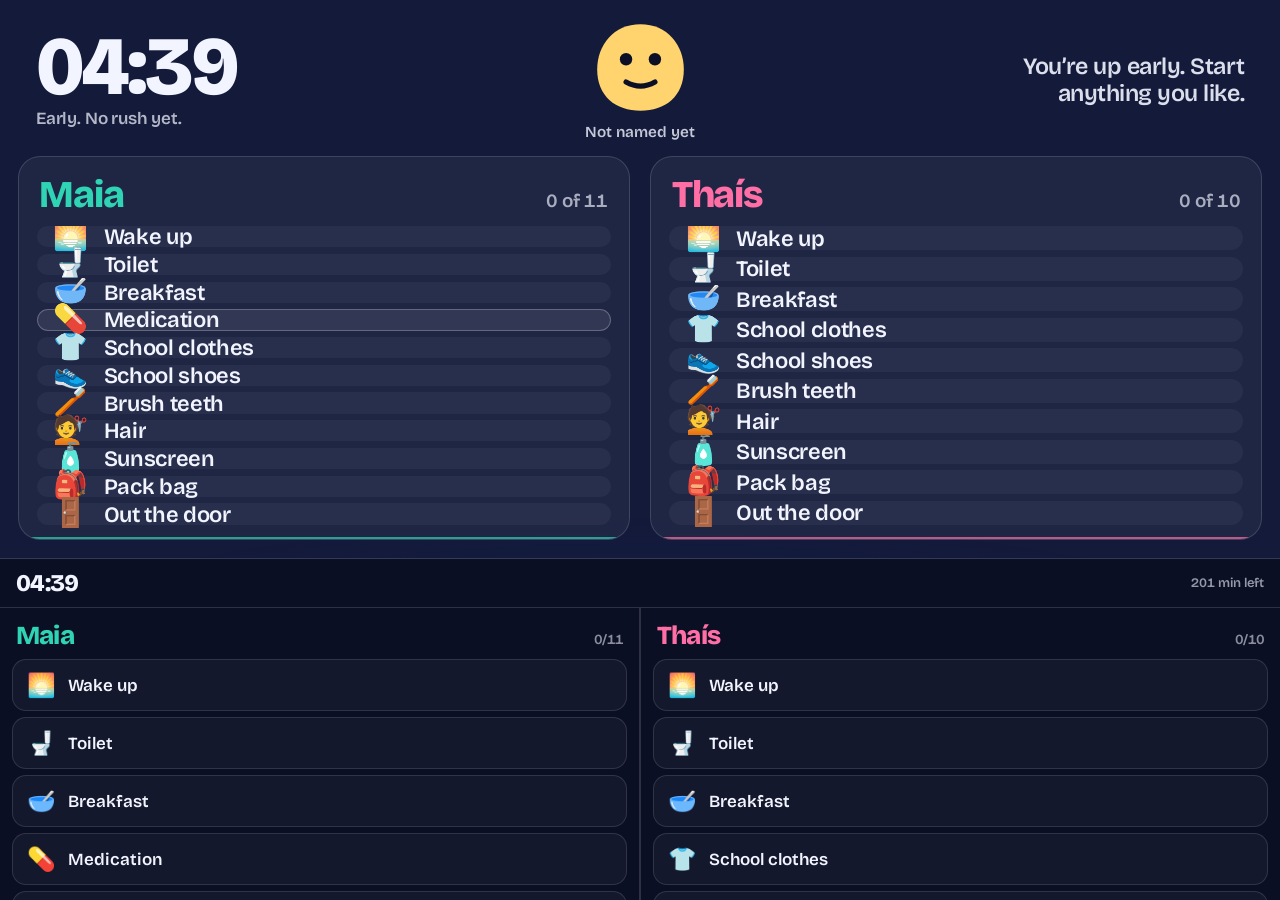
==== index.html @ 6d9710e9 "Add files via upload" ====
<!DOCTYPE html>
<html lang="en-AU">
<head>
<meta charset="utf-8">
<meta name="viewport" content="width=device-width, initial-scale=1, viewport-fit=cover">
<title>School Moanings</title>
<link rel="preconnect" href="https://fonts.googleapis.com">
<link rel="preconnect" href="https://fonts.gstatic.com" crossorigin>
<link href="https://fonts.googleapis.com/css2?family=Bricolage+Grotesque:opsz,wght@12..96,400;12..96,600;12..96,800&display=swap" rel="stylesheet">
<style>
:root{
  --maia:#2FD4B4;
  --thais:#FF6FA5;
  --ink:#0C1026;
  --paper:#F2F4FF;
  --sky-a:#131A3A;
  --sky-b:#1E2A5E;
  --lane:rgba(255,255,255,.055);
  --edge:rgba(255,255,255,.14);
  --r:22px;
}
*{box-sizing:border-box;margin:0;padding:0;-webkit-tap-highlight-color:transparent}
html,body{height:100%}
body{
  font-family:"Bricolage Grotesque",system-ui,-apple-system,"Segoe UI",sans-serif;
  background:var(--sky-a);
  color:var(--paper);
  overflow:hidden;
  transition:background 3s linear;
  font-variant-numeric:tabular-nums;
}
body::before{
  content:"";position:fixed;inset:0;pointer-events:none;z-index:0;
  background:radial-gradient(120% 70% at 50% 108%, var(--sky-b) 0%, transparent 72%);
  transition:background 3s linear;
}
#app{position:relative;z-index:1;height:100%;display:flex;flex-direction:column}

/* ---------- BOARD ---------- */
.board{height:100%;display:flex;flex-direction:column;padding:clamp(14px,2vh,30px)}
.horizon{
  display:grid;grid-template-columns:1fr auto 1fr;align-items:center;
  gap:clamp(10px,2vw,32px);padding:0 clamp(6px,1.4vw,22px) clamp(10px,1.6vh,20px);
}
.clock{
  font-size:clamp(46px,9.2vh,104px);font-weight:800;letter-spacing:-.04em;line-height:.86;
}
.until{
  font-size:clamp(13px,1.9vh,22px);font-weight:600;opacity:.72;margin-top:.35em;letter-spacing:-.01em;
}
.mascot-seat{display:flex;flex-direction:column;align-items:center;gap:6px}
.mascot{width:clamp(64px,11vh,128px);height:clamp(64px,11vh,128px);display:block}
.mascot-name{
  font-size:clamp(12px,1.7vh,19px);font-weight:600;opacity:.8;text-align:center;
  max-width:22ch;line-height:1.2;
}
.phaseword{
  text-align:right;font-size:clamp(15px,2.6vh,32px);font-weight:600;line-height:1.15;
  letter-spacing:-.02em;opacity:.9;max-width:16ch;margin-left:auto;
}

.lanes{flex:1;display:grid;grid-template-columns:1fr 1fr;gap:clamp(10px,1.6vw,22px);min-height:0}
.lane{
  position:relative;border-radius:var(--r);background:var(--lane);
  border:1px solid var(--edge);overflow:hidden;display:flex;flex-direction:column;min-height:0;
}
.fill{
  position:absolute;left:0;right:0;bottom:0;height:0%;
  transition:height .7s cubic-bezier(.22,1,.36,1);
  background:linear-gradient(180deg,color-mix(in srgb,var(--kid) 34%,transparent) 0%,color-mix(in srgb,var(--kid) 16%,transparent) 100%);
  border-top:2px solid color-mix(in srgb,var(--kid) 70%,transparent);
}
.lane-head{
  position:relative;z-index:2;display:flex;align-items:baseline;justify-content:space-between;
  gap:10px;padding:clamp(10px,1.7vh,20px) clamp(12px,1.6vw,24px) clamp(6px,1vh,12px);
}
.kid-name{font-size:clamp(22px,4.2vh,50px);font-weight:800;letter-spacing:-.03em;color:var(--kid)}
.tally{font-size:clamp(14px,2.1vh,26px);font-weight:600;opacity:.66}
.tasks{
  position:relative;z-index:2;flex:1;min-height:0;overflow:hidden;
  display:flex;flex-direction:column;gap:clamp(4px,.72vh,9px);
  padding:0 clamp(10px,1.4vw,20px) clamp(10px,1.6vh,20px);
}
.task{
  flex:1 1 0;min-height:0;display:flex;align-items:center;gap:clamp(8px,1.2vw,16px);
  padding:0 clamp(10px,1.2vw,18px);border-radius:14px;
  background:rgba(255,255,255,.045);border:1px solid transparent;
  transition:background .25s,opacity .25s,border-color .25s;
}
.task .ico{font-size:clamp(18px,3.1vh,34px);line-height:1;flex:none;filter:saturate(.92)}
.task .lbl{
  font-size:clamp(14px,2.45vh,30px);font-weight:600;letter-spacing:-.015em;
  white-space:nowrap;overflow:hidden;text-overflow:ellipsis;
}
.task.done{background:color-mix(in srgb,var(--kid) 20%,transparent);border-color:color-mix(in srgb,var(--kid) 45%,transparent)}
.task.done .lbl{opacity:.5;text-decoration:line-through;text-decoration-thickness:2px}
.task.done .ico{opacity:.55}
.task.med{border-color:rgba(255,255,255,.24);background:rgba(255,255,255,.085)}
.task.med.due{animation:pulse 1.6s ease-in-out infinite}
.task.med.done{animation:none}
@keyframes pulse{0%,100%{box-shadow:0 0 0 0 rgba(255,255,255,.28)}50%{box-shadow:0 0 0 7px rgba(255,255,255,0)}}

/* ---------- CONTROL ---------- */
.control{height:100%;display:flex;flex-direction:column;background:#0B0F24}
.ctl-bar{
  display:flex;align-items:center;justify-content:space-between;gap:12px;
  padding:10px 16px;border-bottom:1px solid var(--edge);
}
.ctl-clock{font-size:24px;font-weight:800;letter-spacing:-.03em}
.ctl-note{font-size:13px;opacity:.6;font-weight:600}
.zones{flex:1;display:grid;grid-template-columns:1fr 1fr;gap:2px;background:var(--edge);min-height:0}
.zone{background:#0B0F24;display:flex;flex-direction:column;min-height:0}
.zone-head{
  padding:12px 16px 8px;font-size:26px;font-weight:800;color:var(--kid);letter-spacing:-.03em;
  display:flex;justify-content:space-between;align-items:baseline;
}
.zone-head span{font-size:14px;font-weight:600;color:var(--paper);opacity:.55}
.btns{flex:1;min-height:0;overflow-y:auto;display:flex;flex-direction:column;gap:6px;padding:0 12px 14px}
.btn{
  flex:1 0 auto;min-height:52px;display:flex;align-items:center;gap:12px;
  padding:8px 14px;border-radius:14px;border:1.5px solid rgba(255,255,255,.12);
  background:rgba(255,255,255,.04);color:var(--paper);font:inherit;font-size:17px;font-weight:600;
  text-align:left;cursor:pointer;transition:transform .12s,background .2s,border-color .2s;
}
.btn:active{transform:scale(.975)}
.btn .ico{font-size:23px;flex:none}
.btn.done{background:color-mix(in srgb,var(--kid) 26%,transparent);border-color:var(--kid)}
.btn.done .lbl{opacity:.55;text-decoration:line-through}
.btn:focus-visible{outline:3px solid var(--paper);outline-offset:2px}

/* ---------- OVERLAYS ---------- */
.veil{
  position:fixed;inset:0;z-index:50;display:none;place-items:center;text-align:center;
  padding:28px;background:rgba(8,11,30,.93);backdrop-filter:blur(7px);
}
.veil.on{display:grid}
.veil h1{font-size:clamp(40px,11vh,130px);font-weight:800;letter-spacing:-.045em;line-height:.92}
.veil p{font-size:clamp(16px,2.8vh,32px);font-weight:600;opacity:.8;margin-top:.5em;max-width:24ch;margin-inline:auto}

/* dance */
#dance .dance-in{display:flex;flex-direction:column;align-items:center;gap:clamp(10px,2vh,24px)}
.ring{width:clamp(130px,26vh,260px);height:clamp(130px,26vh,260px);transform:rotate(-90deg)}
.ring circle{fill:none;stroke-width:12;stroke-linecap:round}
.ring .track{stroke:rgba(255,255,255,.12)}
.ring .lead{stroke:var(--kid);transition:stroke-dashoffset 1s linear}
.ring-wrap{position:relative;display:grid;place-items:center}
.ring-num{
  position:absolute;font-size:clamp(34px,7vh,74px);font-weight:800;letter-spacing:-.04em;
}
.audio-note{font-size:clamp(12px,1.7vh,17px);opacity:.45;font-weight:600}

/* out the door */
#out{background:#B3241C}
#out.on{display:grid}
.boom{font-size:clamp(70px,20vh,220px);line-height:1;animation:boom .5s ease-out}
@keyframes boom{0%{transform:scale(.2) rotate(-14deg);opacity:0}60%{transform:scale(1.22) rotate(6deg)}100%{transform:scale(1)}}
.carry{
  margin-top:1.1em;display:flex;flex-wrap:wrap;gap:8px;justify-content:center;max-width:30ch;
}
.carry b{
  font-size:clamp(13px,2vh,21px);font-weight:600;background:rgba(255,255,255,.16);
  padding:.32em .7em;border-radius:999px;
}

/* celebration */
#win{background:rgba(8,11,30,.95)}
.name-in{
  margin-top:1.2em;font:inherit;font-size:clamp(18px,3vh,30px);font-weight:600;text-align:center;
  background:rgba(255,255,255,.1);border:2px solid rgba(255,255,255,.3);color:var(--paper);
  border-radius:14px;padding:.5em .8em;width:min(90vw,16ch);
}
.name-in:focus{outline:none;border-color:var(--maia)}
.name-btn{
  margin-top:.8em;font:inherit;font-size:clamp(15px,2.2vh,22px);font-weight:600;cursor:pointer;
  background:var(--paper);color:var(--ink);border:0;border-radius:999px;padding:.6em 1.5em;
}

/* parent edit */
#edit{background:rgba(8,11,30,.97);place-items:start center;overflow-y:auto}
.panel{width:min(680px,94vw);text-align:left;padding:22px 0 60px}
.panel h2{font-size:26px;font-weight:800;letter-spacing:-.03em;margin-bottom:4px}
.panel .sub{font-size:14px;opacity:.6;font-weight:600;margin-bottom:20px}
.row{display:flex;gap:10px;align-items:center;margin-bottom:9px}
.row label{font-size:14px;font-weight:600;opacity:.75;width:104px;flex:none}
.panel input[type=text],.panel input[type=time],.panel textarea{
  flex:1;font:inherit;font-size:15px;font-weight:600;background:rgba(255,255,255,.07);
  border:1.5px solid rgba(255,255,255,.16);color:var(--paper);border-radius:10px;padding:9px 12px;
}
.panel textarea{min-height:190px;line-height:1.55;resize:vertical;font-size:14px}
.hint{font-size:12.5px;opacity:.5;font-weight:600;margin:2px 0 16px;line-height:1.5}
.acts{display:flex;gap:10px;margin-top:18px;flex-wrap:wrap}
.acts button{
  font:inherit;font-size:15px;font-weight:600;cursor:pointer;border-radius:999px;
  padding:.65em 1.4em;border:1.5px solid rgba(255,255,255,.25);
  background:transparent;color:var(--paper);
}
.acts button.primary{background:var(--paper);color:var(--ink);border-color:var(--paper)}
#corner{position:fixed;left:0;top:0;width:74px;height:74px;z-index:60}

@media (prefers-reduced-motion:reduce){
  *{animation:none!important;transition:none!important}
}
@media (max-width:760px){
  .horizon{grid-template-columns:1fr auto;row-gap:6px}
  .phaseword{grid-column:1/-1;text-align:left;margin-left:0}
}
</style>
</head>
<body>
<div id="app"></div>
<div id="corner" aria-hidden="true"></div>

<div class="veil" id="dance">
  <div class="dance-in">
    <div class="ring-wrap">
      <svg class="ring" viewBox="0 0 120 120"><circle class="track" cx="60" cy="60" r="52"></circle><circle class="lead" cx="60" cy="60" r="52"></circle></svg>
      <div class="ring-num" id="danceNum">45</div>
    </div>
    <h1 id="danceWho">Dance</h1>
    <p id="danceLine">Shake it out. The next bit is easier after this.</p>
    <div class="audio-note">Music not loaded yet — put an mp3 in /audio and it plays here.</div>
  </div>
</div>

<div class="veil" id="out">
  <div>
    <div class="boom" id="boomFace">💥</div>
    <h1>Out the door</h1>
    <p id="outLine">Eight o'clock. Go now.</p>
    <div class="carry" id="carry"></div>
  </div>
</div>

<div class="veil" id="win">
  <div>
    <div class="boom">🌟</div>
    <h1>Both ready</h1>
    <p id="winLine">Ready with time to spare. You two did that yourselves.</p>
    <div id="nameBox">
      <p style="font-size:clamp(14px,2.2vh,20px);opacity:.7;margin-top:1.4em">You've unlocked naming the little guy.</p>
      <input class="name-in" id="nameIn" maxlength="18" placeholder="Name it" autocomplete="off">
      <br><button class="name-btn" id="nameGo">That's the name</button>
    </div>
  </div>
</div>

<div class="veil" id="edit">
  <div class="panel">
    <h2>Parent settings</h2>
    <div class="sub">Changes save on this device. Kids can't see this screen.</div>

    <div class="row"><label for="e-leave">Leave by</label><input type="time" id="e-leave"></div>
    <div class="row"><label for="e-start">Board wakes</label><input type="time" id="e-start"></div>
    <div class="row"><label for="e-k1">Left name</label><input type="text" id="e-k1"></div>
    <div class="row"><label for="e-k2">Right name</label><input type="text" id="e-k2"></div>

    <div class="row" style="align-items:flex-start"><label for="e-t1" style="margin-top:9px">Left tasks</label><textarea id="e-t1" spellcheck="false"></textarea></div>
    <div class="row" style="align-items:flex-start"><label for="e-t2" style="margin-top:9px">Right tasks</label><textarea id="e-t2" spellcheck="false"></textarea></div>
    <div class="hint">One task per line: emoji, then the words. Add <b>|dance</b> at the end of a line to put a dance break after it. Add <b>|med</b> to mark the medication step.</div>

    <div class="acts">
      <button class="primary" id="e-save">Save</button>
      <button id="e-clear">Clear today's ticks</button>
      <button id="e-reset">Reset to default</button>
      <button id="e-close">Close</button>
    </div>
  </div>
</div>

<script>
"use strict";

/* ============ DEFAULT CONFIG ============ */
const DEFAULT = {
  leave:"08:00",
  start:"07:00",
  danceSecs:45,
  kids:[
    {id:"maia", name:"Maia", colour:"#2FD4B4", tasks:[
      "🌅 Wake up","🚽 Toilet","🥣 Breakfast|dance","💊 Medication|med","👕 School clothes|dance",
      "👟 School shoes","🪥 Brush teeth","💇 Hair","🧴 Sunscreen","🎒 Pack bag","🚪 Out the door"
    ]},
    {id:"thais", name:"Thaís", colour:"#FF6FA5", tasks:[
      "🌅 Wake up","🚽 Toilet","🥣 Breakfast|dance","👕 School clothes|dance",
      "👟 School shoes","🪥 Brush teeth","💇 Hair","🧴 Sunscreen","🎒 Pack bag","🚪 Out the door"
    ]}
  ]
};

/* ============ STORAGE (degrades quietly) ============ */
const store = {
  get(k,f){ try{ const v=localStorage.getItem(k); return v?JSON.parse(v):f; }catch(e){ return f; } },
  set(k,v){ try{ localStorage.setItem(k,JSON.stringify(v)); }catch(e){} }
};

let cfg = Object.assign({}, DEFAULT, store.get("sm.cfg",{}));
if(!cfg.kids || cfg.kids.length!==2) cfg.kids = DEFAULT.kids;

function todayKey(){ const d=new Date(); return d.getFullYear()+"-"+String(d.getMonth()+1).padStart(2,"0")+"-"+String(d.getDate()).padStart(2,"0"); }

let day = store.get("sm.day",null);
if(!day || day.date!==todayKey()){
  day = { date:todayKey(), done:{}, mascot:null, danced:{}, won:false };
  cfg.kids.forEach(k=>{ day.done[k.id]=[]; day.danced[k.id]=[]; });
  store.set("sm.day",day);
}
cfg.kids.forEach(k=>{ if(!day.done[k.id]) day.done[k.id]=[]; if(!day.danced[k.id]) day.danced[k.id]=[]; });

/* ============ SYNC BETWEEN THE TWO WINDOWS ============ */
let chan=null;
try{ chan = new BroadcastChannel("school-moanings"); }catch(e){}
function broadcast(){ if(chan) chan.postMessage({day,cfg}); }
if(chan) chan.onmessage = e => {
  if(!e.data) return;
  day = e.data.day; cfg = e.data.cfg;
  render(); checkMoments();
};

/* ============ PARSING ============ */
function parse(line){
  const flags = line.split("|");
  const body = flags[0].trim();
  const m = body.match(/^(\p{Extended_Pictographic}[\uFE0F\u200D\p{Extended_Pictographic}]*)\s*(.*)$/u);
  return {
    ico: m? m[1] : "•",
    lbl: m? m[2] : body,
    raw: body,
    dance: flags.includes("dance"),
    med: flags.includes("med")
  };
}
function tasksFor(kid){ return kid.tasks.map(parse); }

/* ============ TIME ============ */
const qs = new URLSearchParams(location.search);
const fakeTime = qs.get("t");            // ?t=07:52 to preview a moment
const view = (qs.get("view")||"both").toLowerCase();

function now(){
  if(fakeTime && /^\d{1,2}:\d{2}$/.test(fakeTime)){
    const [h,m]=fakeTime.split(":").map(Number);
    const d=new Date(); d.setHours(h,m,0,0); return d;
  }
  return new Date();
}
function mins(str){ const [h,m]=str.split(":").map(Number); return h*60+m; }
function nowMins(){ const d=now(); return d.getHours()*60+d.getMinutes(); }
function hhmm(d){ return String(d.getHours()).padStart(2,"0")+":"+String(d.getMinutes()).padStart(2,"0"); }

/* Sky warms as the deadline closes in. The background is the clock. */
const KEYS = [
  {at:-90, c:[19,26,58],  g:[30,42,94],   word:"You\u2019re up early. Start anything you like."},
  {at:0,   c:[26,38,82],  g:[46,74,140],  word:"Morning. Start when you're ready."},
  {at:30,  c:[40,58,104], g:[92,104,168], word:"Good pace. Keep going."},
  {at:45,  c:[104,74,96], g:[186,118,88], word:"Fifteen minutes left."},
  {at:55,  c:[150,60,62], g:[218,104,58], word:"Five minutes. Shoes on."},
  {at:60,  c:[179,36,28], g:[224,70,40],  word:"Out the door."}
];
function lerp(a,b,t){ return Math.round(a+(b-a)*t); }
function sky(){
  const t = nowMins() - mins(cfg.start);
  let lo=KEYS[0], hi=KEYS[KEYS.length-1];
  for(let i=0;i<KEYS.length-1;i++){ if(t>=KEYS[i].at && t<=KEYS[i+1].at){ lo=KEYS[i]; hi=KEYS[i+1]; break; } }
  if(t<KEYS[0].at){ lo=hi=KEYS[0]; }
  if(t>KEYS[KEYS.length-1].at){ lo=hi=KEYS[KEYS.length-1]; }
  const span = hi.at-lo.at;
  const f = span? Math.min(1,Math.max(0,(t-lo.at)/span)) : 0;
  const mix=(a,b)=>`rgb(${lerp(a[0],b[0],f)},${lerp(a[1],b[1],f)},${lerp(a[2],b[2],f)})`;
  return { a:mix(lo.c,hi.c), b:mix(lo.g,hi.g), word:(f>.5?hi:lo).word };
}

/* ============ STATE HELPERS ============ */
function isDone(kid,i){ return day.done[kid.id].includes(i); }
function toggle(kid,i){
  const arr=day.done[kid.id], p=arr.indexOf(i);
  if(p>=0) arr.splice(p,1); else arr.push(i);
  store.set("sm.day",day); broadcast(); render(); checkMoments(i,kid);
}
function countDone(kid){ return day.done[kid.id].filter(i=>i<kid.tasks.length).length; }
function allDone(kid){ return countDone(kid)===kid.tasks.length; }
function undoneLabels(kid){
  return tasksFor(kid).map((t,i)=>({t,i})).filter(o=>!isDone(kid,o.i)).map(o=>o.t.lbl);
}

/* ============ MASCOT ============ */
function mascotSVG(mood){
  const eye = mood==="boom" ? `<path d="M22 30 l10 10 M32 30 l-10 10" stroke="#0C1026" stroke-width="5" stroke-linecap="round"/>
    <path d="M58 30 l10 10 M68 30 l-10 10" stroke="#0C1026" stroke-width="5" stroke-linecap="round"/>`
    : `<circle cx="34" cy="40" r="6" fill="#0C1026"/><circle cx="62" cy="40" r="6" fill="#0C1026"/>`;
  const mouth = mood==="boom" ? `<ellipse cx="48" cy="62" rx="13" ry="15" fill="#0C1026"/>`
    : mood==="happy" ? `<path d="M32 58 q16 18 32 0" stroke="#0C1026" stroke-width="5" fill="none" stroke-linecap="round"/>`
    : `<path d="M34 62 q14 8 28 0" stroke="#0C1026" stroke-width="5" fill="none" stroke-linecap="round"/>`;
  const body = mood==="boom" ? "#FF7A5C" : mood==="happy" ? "#FFD36E" : "#FFD36E";
  return `<svg class="mascot" viewBox="0 0 96 96" aria-hidden="true">
    <path d="M48 6 C74 6 90 26 90 50 C90 76 72 90 48 90 C24 90 6 76 6 50 C6 26 22 6 48 6Z" fill="${body}"/>
    ${eye}${mouth}</svg>`;
}

/* ============ RENDER ============ */
const app = document.getElementById("app");

function boardHTML(){
  const s = sky(); const d = now();
  const left = mins(cfg.leave) - nowMins();
  const early = nowMins() < mins(cfg.start);
  const until = early ? "Early. No rush yet."
              : left>0 ? `${left} min until we leave`
              : "We should already be gone";
  const mood = left<=0 ? "boom" : (cfg.kids.every(allDone) ? "happy" : "calm");
  return `<div class="board">
    <div class="horizon">
      <div>
        <div class="clock">${hhmm(d)}</div>
        <div class="until">${until}</div>
      </div>
      <div class="mascot-seat">
        ${mascotSVG(mood)}
        <div class="mascot-name">${day.mascot? day.mascot : "Not named yet"}</div>
      </div>
      <div class="phaseword">${s.word}</div>
    </div>
    <div class="lanes">${cfg.kids.map(laneHTML).join("")}</div>
  </div>`;
}

function laneHTML(kid){
  const ts = tasksFor(kid);
  const pct = Math.round(countDone(kid)/ts.length*100);
  const medDue = nowMins()>=450 && nowMins()<mins(cfg.leave);
  return `<div class="lane" style="--kid:${kid.colour}">
    <div class="fill" style="height:${pct}%"></div>
    <div class="lane-head">
      <div class="kid-name">${kid.name}</div>
      <div class="tally">${countDone(kid)} of ${ts.length}</div>
    </div>
    <div class="tasks">
      ${ts.map((t,i)=>`<div class="task${isDone(kid,i)?" done":""}${t.med?" med":""}${t.med&&medDue&&!isDone(kid,i)?" due":""}">
        <div class="ico">${t.ico}</div><div class="lbl">${t.lbl}</div></div>`).join("")}
    </div>
  </div>`;
}

function controlHTML(){
  const left = mins(cfg.leave) - nowMins();
  return `<div class="control">
    <div class="ctl-bar">
      <div class="ctl-clock">${hhmm(now())}</div>
      <div class="ctl-note">${left>0? left+" min left":"Time's up"}</div>
    </div>
    <div class="zones">
      ${cfg.kids.map(kid=>{
        const ts=tasksFor(kid);
        return `<div class="zone" style="--kid:${kid.colour}">
          <div class="zone-head">${kid.name}<span>${countDone(kid)}/${ts.length}</span></div>
          <div class="btns">
            ${ts.map((t,i)=>`<button class="btn${isDone(kid,i)?" done":""}" data-kid="${kid.id}" data-i="${i}">
              <span class="ico">${t.ico}</span><span class="lbl">${t.lbl}</span></button>`).join("")}
          </div>
        </div>`;
      }).join("")}
    </div>
  </div>`;
}

function render(){
  const s=sky();
  document.body.style.background=s.a;
  document.documentElement.style.setProperty("--sky-a",s.a);
  document.documentElement.style.setProperty("--sky-b",s.b);
  if(view==="board") app.innerHTML = boardHTML();
  else if(view==="control") app.innerHTML = controlHTML();
  else app.innerHTML = `<div style="height:62%">${boardHTML()}</div><div style="height:38%;border-top:1px solid var(--edge)">${controlHTML()}</div>`;
  app.querySelectorAll(".btn").forEach(b=>{
    b.addEventListener("click",()=>{
      const kid = cfg.kids.find(k=>k.id===b.dataset.kid);
      toggle(kid, Number(b.dataset.i));
    });
  });
}

/* ============ MOMENTS: dance, out the door, celebration ============ */
const veilDance=document.getElementById("dance"), veilOut=document.getElementById("out"), veilWin=document.getElementById("win");
let danceTimer=null;
let winDismissed=false;

function runDance(kid){
  if(view==="control") return;                 // dance shows on the TV, not the gamepad
  const total=cfg.danceSecs;
  document.getElementById("danceWho").textContent = kid.name+", dance";
  veilDance.style.setProperty("--kid",kid.colour);
  const lead=veilDance.querySelector(".lead"), num=document.getElementById("danceNum");
  const C=2*Math.PI*52; lead.style.strokeDasharray=C;
  let n=total;
  const tick=()=>{
    num.textContent=n;
    lead.style.strokeDashoffset=C*(1-n/total);
    if(n<=0){ clearInterval(danceTimer); veilDance.classList.remove("on"); return; }
    n--;
  };
  veilDance.classList.add("on"); tick();
  clearInterval(danceTimer); danceTimer=setInterval(tick,1000);
  veilDance.onclick=()=>{ clearInterval(danceTimer); veilDance.classList.remove("on"); };
}

function checkMoments(justToggled,kid){
  // dance break, once per task per day, only when ticking on
  if(kid!=null && justToggled!=null && isDone(kid,justToggled)){
    const t=tasksFor(kid)[justToggled];
    if(t && t.dance && !day.danced[kid.id].includes(justToggled)){
      day.danced[kid.id].push(justToggled); store.set("sm.day",day); broadcast();
      runDance(kid);
    }
  }
  const late = nowMins()>=mins(cfg.leave);
  const everyoneReady = cfg.kids.every(allDone);

  if(everyoneReady && !late){
    if(!day.won){ day.won=true; store.set("sm.day",day); broadcast(); }
    if(view!=="control" && !winDismissed){
      document.getElementById("winLine").textContent =
        `Ready at ${hhmm(now())}. You two did that yourselves.`;
      document.getElementById("nameBox").style.display = day.mascot? "none":"block";
      veilWin.classList.add("on");
    }
    veilOut.classList.remove("on");
    return;
  }
  veilWin.classList.remove("on");
  winDismissed=false;

  if(late && !everyoneReady && view!=="control"){
    const bits=[];
    cfg.kids.forEach(k=>undoneLabels(k).forEach(l=>{ if(!bits.includes(l)) bits.push(l); }));
    document.getElementById("carry").innerHTML = bits.slice(0,6).map(b=>`<b>${b}</b>`).join("");
    document.getElementById("outLine").textContent = "Bring what's left with you. Go.";
    veilOut.classList.add("on");
  } else {
    veilOut.classList.remove("on");
  }
}

document.getElementById("nameGo").addEventListener("click",()=>{
  const v=document.getElementById("nameIn").value.trim();
  if(!v) return;
  day.mascot=v; store.set("sm.day",day); broadcast();
  document.getElementById("nameBox").style.display="none";
  render();
});
veilWin.addEventListener("click",e=>{
  if(e.target===veilWin){ winDismissed=true; veilWin.classList.remove("on"); }
});

/* ============ PARENT EDIT: long-press top-left 3s ============ */
const corner=document.getElementById("corner"), veilEdit=document.getElementById("edit");
let holdT=null;
const hold=()=>{ holdT=setTimeout(openEdit,3000); };
const drop=()=>{ clearTimeout(holdT); };
["mousedown","touchstart"].forEach(e=>corner.addEventListener(e,hold,{passive:true}));
["mouseup","mouseleave","touchend","touchcancel"].forEach(e=>corner.addEventListener(e,drop,{passive:true}));

function openEdit(){
  document.getElementById("e-leave").value=cfg.leave;
  document.getElementById("e-start").value=cfg.start;
  document.getElementById("e-k1").value=cfg.kids[0].name;
  document.getElementById("e-k2").value=cfg.kids[1].name;
  document.getElementById("e-t1").value=cfg.kids[0].tasks.join("\n");
  document.getElementById("e-t2").value=cfg.kids[1].tasks.join("\n");
  veilEdit.classList.add("on");
}
document.getElementById("e-close").onclick=()=>veilEdit.classList.remove("on");
document.getElementById("e-save").onclick=()=>{
  cfg.leave=document.getElementById("e-leave").value||cfg.leave;
  cfg.start=document.getElementById("e-start").value||cfg.start;
  cfg.kids[0].name=document.getElementById("e-k1").value.trim()||cfg.kids[0].name;
  cfg.kids[1].name=document.getElementById("e-k2").value.trim()||cfg.kids[1].name;
  cfg.kids[0].tasks=document.getElementById("e-t1").value.split("\n").map(s=>s.trim()).filter(Boolean);
  cfg.kids[1].tasks=document.getElementById("e-t2").value.split("\n").map(s=>s.trim()).filter(Boolean);
  store.set("sm.cfg",cfg);
  cfg.kids.forEach(k=>{ day.done[k.id]=(day.done[k.id]||[]).filter(i=>i<k.tasks.length); });
  store.set("sm.day",day); broadcast(); veilEdit.classList.remove("on"); render();
};
document.getElementById("e-clear").onclick=()=>{
  cfg.kids.forEach(k=>{ day.done[k.id]=[]; day.danced[k.id]=[]; });
  day.won=false; store.set("sm.day",day); broadcast(); render();
  veilWin.classList.remove("on"); veilOut.classList.remove("on");
};
document.getElementById("e-reset").onclick=()=>{
  cfg=JSON.parse(JSON.stringify(DEFAULT)); store.set("sm.cfg",cfg);
  cfg.kids.forEach(k=>{ day.done[k.id]=[]; day.danced[k.id]=[]; });
  day.won=false; day.mascot=null; store.set("sm.day",day); broadcast(); openEdit(); render();
};

/* ============ TICK ============ */
function tick(){
  if(day.date!==todayKey()){
    day={date:todayKey(),done:{},mascot:null,danced:{},won:false};
    cfg.kids.forEach(k=>{day.done[k.id]=[];day.danced[k.id]=[];});
    store.set("sm.day",day); broadcast();
  }
  render(); checkMoments();
}
render(); checkMoments();
setInterval(tick,15000);
</script>
</body>
</html>
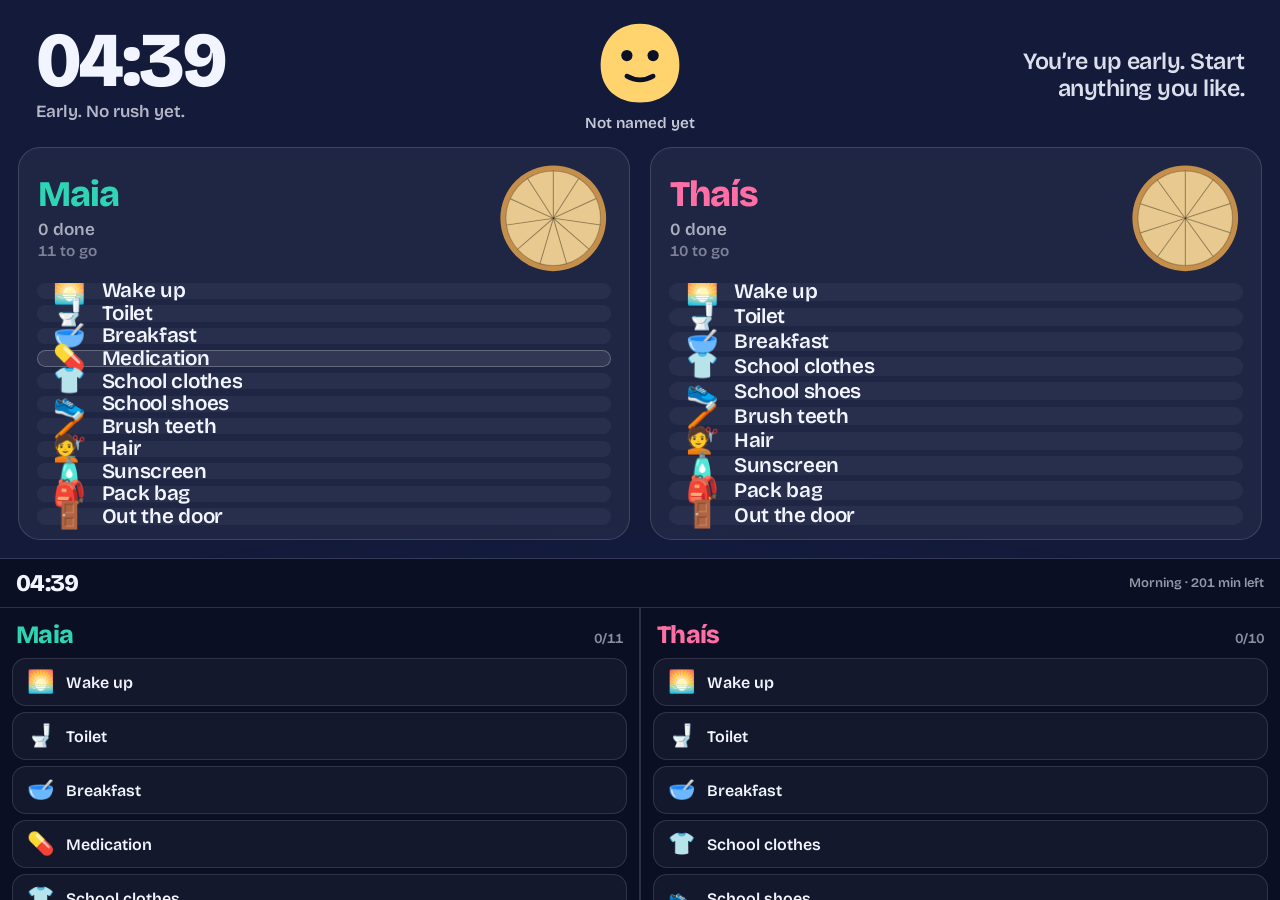
==== commit ff26f4f1: "index.html" ====
--- a/index.html
+++ b/index.html
@@ -17,17 +17,16 @@
   --sky-b:#1E2A5E;
   --lane:rgba(255,255,255,.055);
   --edge:rgba(255,255,255,.14);
+  --dough:#E8C98F;
+  --crust:#C48F4B;
   --r:22px;
 }
 *{box-sizing:border-box;margin:0;padding:0;-webkit-tap-highlight-color:transparent}
 html,body{height:100%}
 body{
   font-family:"Bricolage Grotesque",system-ui,-apple-system,"Segoe UI",sans-serif;
-  background:var(--sky-a);
-  color:var(--paper);
-  overflow:hidden;
-  transition:background 3s linear;
-  font-variant-numeric:tabular-nums;
+  background:var(--sky-a);color:var(--paper);overflow:hidden;
+  transition:background 3s linear;font-variant-numeric:tabular-nums;
 }
 body::before{
   content:"";position:fixed;inset:0;pointer-events:none;z-index:0;
@@ -42,44 +41,30 @@
   display:grid;grid-template-columns:1fr auto 1fr;align-items:center;
   gap:clamp(10px,2vw,32px);padding:0 clamp(6px,1.4vw,22px) clamp(10px,1.6vh,20px);
 }
-.clock{
-  font-size:clamp(46px,9.2vh,104px);font-weight:800;letter-spacing:-.04em;line-height:.86;
-}
-.until{
-  font-size:clamp(13px,1.9vh,22px);font-weight:600;opacity:.72;margin-top:.35em;letter-spacing:-.01em;
-}
+.clock{font-size:clamp(44px,8.6vh,98px);font-weight:800;letter-spacing:-.04em;line-height:.86}
+.until{font-size:clamp(13px,1.9vh,22px);font-weight:600;opacity:.72;margin-top:.35em}
 .mascot-seat{display:flex;flex-direction:column;align-items:center;gap:6px}
-.mascot{width:clamp(64px,11vh,128px);height:clamp(64px,11vh,128px);display:block}
-.mascot-name{
-  font-size:clamp(12px,1.7vh,19px);font-weight:600;opacity:.8;text-align:center;
-  max-width:22ch;line-height:1.2;
-}
-.phaseword{
-  text-align:right;font-size:clamp(15px,2.6vh,32px);font-weight:600;line-height:1.15;
-  letter-spacing:-.02em;opacity:.9;max-width:16ch;margin-left:auto;
-}
+.mascot{width:clamp(60px,10vh,120px);height:clamp(60px,10vh,120px);display:block}
+.mascot-name{font-size:clamp(12px,1.7vh,19px);font-weight:600;opacity:.8;text-align:center;max-width:22ch;line-height:1.2}
+.phaseword{text-align:right;font-size:clamp(15px,2.6vh,32px);font-weight:600;line-height:1.15;letter-spacing:-.02em;opacity:.9;max-width:16ch;margin-left:auto}
 
 .lanes{flex:1;display:grid;grid-template-columns:1fr 1fr;gap:clamp(10px,1.6vw,22px);min-height:0}
 .lane{
   position:relative;border-radius:var(--r);background:var(--lane);
   border:1px solid var(--edge);overflow:hidden;display:flex;flex-direction:column;min-height:0;
 }
-.fill{
-  position:absolute;left:0;right:0;bottom:0;height:0%;
-  transition:height .7s cubic-bezier(.22,1,.36,1);
-  background:linear-gradient(180deg,color-mix(in srgb,var(--kid) 34%,transparent) 0%,color-mix(in srgb,var(--kid) 16%,transparent) 100%);
-  border-top:2px solid color-mix(in srgb,var(--kid) 70%,transparent);
-}
 .lane-head{
-  position:relative;z-index:2;display:flex;align-items:baseline;justify-content:space-between;
-  gap:10px;padding:clamp(10px,1.7vh,20px) clamp(12px,1.6vw,24px) clamp(6px,1vh,12px);
-}
-.kid-name{font-size:clamp(22px,4.2vh,50px);font-weight:800;letter-spacing:-.03em;color:var(--kid)}
-.tally{font-size:clamp(14px,2.1vh,26px);font-weight:600;opacity:.66}
+  display:grid;grid-template-columns:1fr auto;align-items:center;gap:clamp(8px,1.2vw,16px);
+  padding:clamp(10px,1.6vh,20px) clamp(12px,1.5vw,22px) clamp(6px,.9vh,12px);
+}
+.kid-name{font-size:clamp(21px,4vh,48px);font-weight:800;letter-spacing:-.03em;color:var(--kid);line-height:1}
+.tally{font-size:clamp(13px,1.9vh,23px);font-weight:600;opacity:.66;margin-top:.35em}
+.togo{font-size:clamp(12px,1.7vh,20px);font-weight:600;opacity:.45;margin-top:.15em}
+.pie{width:clamp(66px,12.5vh,142px);height:clamp(66px,12.5vh,142px);display:block;flex:none}
+
 .tasks{
-  position:relative;z-index:2;flex:1;min-height:0;overflow:hidden;
-  display:flex;flex-direction:column;gap:clamp(4px,.72vh,9px);
-  padding:0 clamp(10px,1.4vw,20px) clamp(10px,1.6vh,20px);
+  flex:1;min-height:0;overflow:hidden;display:flex;flex-direction:column;
+  gap:clamp(4px,.7vh,9px);padding:0 clamp(10px,1.4vw,20px) clamp(10px,1.6vh,20px);
 }
 .task{
   flex:1 1 0;min-height:0;display:flex;align-items:center;gap:clamp(8px,1.2vw,16px);
@@ -87,11 +72,8 @@
   background:rgba(255,255,255,.045);border:1px solid transparent;
   transition:background .25s,opacity .25s,border-color .25s;
 }
-.task .ico{font-size:clamp(18px,3.1vh,34px);line-height:1;flex:none;filter:saturate(.92)}
-.task .lbl{
-  font-size:clamp(14px,2.45vh,30px);font-weight:600;letter-spacing:-.015em;
-  white-space:nowrap;overflow:hidden;text-overflow:ellipsis;
-}
+.task .ico{font-size:clamp(17px,2.9vh,32px);line-height:1;flex:none}
+.task .lbl{font-size:clamp(13px,2.3vh,28px);font-weight:600;letter-spacing:-.015em;white-space:nowrap;overflow:hidden;text-overflow:ellipsis}
 .task.done{background:color-mix(in srgb,var(--kid) 20%,transparent);border-color:color-mix(in srgb,var(--kid) 45%,transparent)}
 .task.done .lbl{opacity:.5;text-decoration:line-through;text-decoration-thickness:2px}
 .task.done .ico{opacity:.55}
@@ -102,104 +84,74 @@
 
 /* ---------- CONTROL ---------- */
 .control{height:100%;display:flex;flex-direction:column;background:#0B0F24}
-.ctl-bar{
-  display:flex;align-items:center;justify-content:space-between;gap:12px;
-  padding:10px 16px;border-bottom:1px solid var(--edge);
-}
+.ctl-bar{display:flex;align-items:center;justify-content:space-between;gap:12px;padding:10px 16px;border-bottom:1px solid var(--edge)}
 .ctl-clock{font-size:24px;font-weight:800;letter-spacing:-.03em}
 .ctl-note{font-size:13px;opacity:.6;font-weight:600}
 .zones{flex:1;display:grid;grid-template-columns:1fr 1fr;gap:2px;background:var(--edge);min-height:0}
 .zone{background:#0B0F24;display:flex;flex-direction:column;min-height:0}
-.zone-head{
-  padding:12px 16px 8px;font-size:26px;font-weight:800;color:var(--kid);letter-spacing:-.03em;
-  display:flex;justify-content:space-between;align-items:baseline;
-}
+.zone-head{padding:12px 16px 8px;font-size:25px;font-weight:800;color:var(--kid);letter-spacing:-.03em;display:flex;justify-content:space-between;align-items:baseline}
 .zone-head span{font-size:14px;font-weight:600;color:var(--paper);opacity:.55}
 .btns{flex:1;min-height:0;overflow-y:auto;display:flex;flex-direction:column;gap:6px;padding:0 12px 14px}
 .btn{
-  flex:1 0 auto;min-height:52px;display:flex;align-items:center;gap:12px;
-  padding:8px 14px;border-radius:14px;border:1.5px solid rgba(255,255,255,.12);
-  background:rgba(255,255,255,.04);color:var(--paper);font:inherit;font-size:17px;font-weight:600;
-  text-align:left;cursor:pointer;transition:transform .12s,background .2s,border-color .2s;
+  flex:1 0 auto;min-height:48px;display:flex;align-items:center;gap:12px;padding:8px 14px;
+  border-radius:14px;border:1.5px solid rgba(255,255,255,.12);background:rgba(255,255,255,.04);
+  color:var(--paper);font:inherit;font-size:16px;font-weight:600;text-align:left;cursor:pointer;
+  transition:transform .12s,background .2s,border-color .2s;
 }
 .btn:active{transform:scale(.975)}
-.btn .ico{font-size:23px;flex:none}
+.btn .ico{font-size:22px;flex:none}
 .btn.done{background:color-mix(in srgb,var(--kid) 26%,transparent);border-color:var(--kid)}
 .btn.done .lbl{opacity:.55;text-decoration:line-through}
 .btn:focus-visible{outline:3px solid var(--paper);outline-offset:2px}
 
 /* ---------- OVERLAYS ---------- */
-.veil{
-  position:fixed;inset:0;z-index:50;display:none;place-items:center;text-align:center;
-  padding:28px;background:rgba(8,11,30,.93);backdrop-filter:blur(7px);
-}
+.veil{position:fixed;inset:0;z-index:50;display:none;place-items:center;text-align:center;padding:28px;background:rgba(8,11,30,.93);backdrop-filter:blur(7px)}
 .veil.on{display:grid}
-.veil h1{font-size:clamp(40px,11vh,130px);font-weight:800;letter-spacing:-.045em;line-height:.92}
-.veil p{font-size:clamp(16px,2.8vh,32px);font-weight:600;opacity:.8;margin-top:.5em;max-width:24ch;margin-inline:auto}
-
-/* dance */
+.veil h1{font-size:clamp(38px,10vh,120px);font-weight:800;letter-spacing:-.045em;line-height:.92}
+.veil p{font-size:clamp(16px,2.7vh,31px);font-weight:600;opacity:.8;margin-top:.5em;max-width:24ch;margin-inline:auto}
+
 #dance .dance-in{display:flex;flex-direction:column;align-items:center;gap:clamp(10px,2vh,24px)}
 .ring{width:clamp(130px,26vh,260px);height:clamp(130px,26vh,260px);transform:rotate(-90deg)}
 .ring circle{fill:none;stroke-width:12;stroke-linecap:round}
 .ring .track{stroke:rgba(255,255,255,.12)}
 .ring .lead{stroke:var(--kid);transition:stroke-dashoffset 1s linear}
 .ring-wrap{position:relative;display:grid;place-items:center}
-.ring-num{
-  position:absolute;font-size:clamp(34px,7vh,74px);font-weight:800;letter-spacing:-.04em;
-}
-.audio-note{font-size:clamp(12px,1.7vh,17px);opacity:.45;font-weight:600}
-
-/* out the door */
-#out{background:#B3241C}
+.ring-num{position:absolute;font-size:clamp(34px,7vh,74px);font-weight:800;letter-spacing:-.04em}
+
 #out.on{display:grid}
-.boom{font-size:clamp(70px,20vh,220px);line-height:1;animation:boom .5s ease-out}
+#out.morning{background:#B3241C}
+#out.evening{background:#0E1330}
+.boom{font-size:clamp(64px,18vh,200px);line-height:1;animation:boom .5s ease-out}
 @keyframes boom{0%{transform:scale(.2) rotate(-14deg);opacity:0}60%{transform:scale(1.22) rotate(6deg)}100%{transform:scale(1)}}
-.carry{
-  margin-top:1.1em;display:flex;flex-wrap:wrap;gap:8px;justify-content:center;max-width:30ch;
-}
-.carry b{
-  font-size:clamp(13px,2vh,21px);font-weight:600;background:rgba(255,255,255,.16);
-  padding:.32em .7em;border-radius:999px;
-}
-
-/* celebration */
+.carry{margin-top:1.1em;display:flex;flex-wrap:wrap;gap:8px;justify-content:center;max-width:30ch}
+.carry b{font-size:clamp(13px,2vh,21px);font-weight:600;background:rgba(255,255,255,.16);padding:.32em .7em;border-radius:999px}
+
 #win{background:rgba(8,11,30,.95)}
-.name-in{
-  margin-top:1.2em;font:inherit;font-size:clamp(18px,3vh,30px);font-weight:600;text-align:center;
-  background:rgba(255,255,255,.1);border:2px solid rgba(255,255,255,.3);color:var(--paper);
-  border-radius:14px;padding:.5em .8em;width:min(90vw,16ch);
-}
+.name-in{margin-top:1.2em;font:inherit;font-size:clamp(18px,3vh,30px);font-weight:600;text-align:center;background:rgba(255,255,255,.1);border:2px solid rgba(255,255,255,.3);color:var(--paper);border-radius:14px;padding:.5em .8em;width:min(90vw,16ch)}
 .name-in:focus{outline:none;border-color:var(--maia)}
-.name-btn{
-  margin-top:.8em;font:inherit;font-size:clamp(15px,2.2vh,22px);font-weight:600;cursor:pointer;
-  background:var(--paper);color:var(--ink);border:0;border-radius:999px;padding:.6em 1.5em;
-}
-
-/* parent edit */
+.name-btn{margin-top:.8em;font:inherit;font-size:clamp(15px,2.2vh,22px);font-weight:600;cursor:pointer;background:var(--paper);color:var(--ink);border:0;border-radius:999px;padding:.6em 1.5em}
+
 #edit{background:rgba(8,11,30,.97);place-items:start center;overflow-y:auto}
 .panel{width:min(680px,94vw);text-align:left;padding:22px 0 60px}
 .panel h2{font-size:26px;font-weight:800;letter-spacing:-.03em;margin-bottom:4px}
 .panel .sub{font-size:14px;opacity:.6;font-weight:600;margin-bottom:20px}
 .row{display:flex;gap:10px;align-items:center;margin-bottom:9px}
 .row label{font-size:14px;font-weight:600;opacity:.75;width:104px;flex:none}
-.panel input[type=text],.panel input[type=time],.panel textarea{
-  flex:1;font:inherit;font-size:15px;font-weight:600;background:rgba(255,255,255,.07);
-  border:1.5px solid rgba(255,255,255,.16);color:var(--paper);border-radius:10px;padding:9px 12px;
-}
-.panel textarea{min-height:190px;line-height:1.55;resize:vertical;font-size:14px}
+.panel input[type=text],.panel input[type=time],.panel textarea{flex:1;font:inherit;font-size:15px;font-weight:600;background:rgba(255,255,255,.07);border:1.5px solid rgba(255,255,255,.16);color:var(--paper);border-radius:10px;padding:9px 12px}
+.panel textarea{min-height:200px;line-height:1.55;resize:vertical;font-size:14px}
 .hint{font-size:12.5px;opacity:.5;font-weight:600;margin:2px 0 16px;line-height:1.5}
 .acts{display:flex;gap:10px;margin-top:18px;flex-wrap:wrap}
-.acts button{
-  font:inherit;font-size:15px;font-weight:600;cursor:pointer;border-radius:999px;
-  padding:.65em 1.4em;border:1.5px solid rgba(255,255,255,.25);
-  background:transparent;color:var(--paper);
-}
+.acts button{font:inherit;font-size:15px;font-weight:600;cursor:pointer;border-radius:999px;padding:.65em 1.4em;border:1.5px solid rgba(255,255,255,.25);background:transparent;color:var(--paper)}
 .acts button.primary{background:var(--paper);color:var(--ink);border-color:var(--paper)}
+.tabs{display:flex;gap:8px;margin-bottom:16px}
+.tabs button{font:inherit;font-size:14px;font-weight:600;cursor:pointer;border-radius:999px;padding:.5em 1.2em;border:1.5px solid rgba(255,255,255,.22);background:transparent;color:var(--paper);opacity:.55}
+.tabs button.sel{opacity:1;background:rgba(255,255,255,.13)}
+
 #corner{position:fixed;left:0;top:0;width:74px;height:74px;z-index:60}
-
-@media (prefers-reduced-motion:reduce){
-  *{animation:none!important;transition:none!important}
-}
+#demo{position:fixed;right:12px;bottom:10px;z-index:70;display:none;font-size:12px;font-weight:600;opacity:.55;background:rgba(0,0,0,.35);padding:5px 11px;border-radius:999px;pointer-events:none}
+#demo.on{display:block}
+
+@media (prefers-reduced-motion:reduce){*{animation:none!important;transition:none!important}}
 @media (max-width:760px){
   .horizon{grid-template-columns:1fr auto;row-gap:6px}
   .phaseword{grid-column:1/-1;text-align:left;margin-left:0}
@@ -209,6 +161,7 @@
 <body>
 <div id="app"></div>
 <div id="corner" aria-hidden="true"></div>
+<div id="demo"></div>
 
 <div class="veil" id="dance">
   <div class="dance-in">
@@ -218,14 +171,13 @@
     </div>
     <h1 id="danceWho">Dance</h1>
     <p id="danceLine">Shake it out. The next bit is easier after this.</p>
-    <div class="audio-note">Music not loaded yet — put an mp3 in /audio and it plays here.</div>
   </div>
 </div>
 
 <div class="veil" id="out">
   <div>
-    <div class="boom" id="boomFace">💥</div>
-    <h1>Out the door</h1>
+    <div class="boom" id="boomFace">&#128165;</div>
+    <h1 id="outTitle">Out the door</h1>
     <p id="outLine">Eight o'clock. Go now.</p>
     <div class="carry" id="carry"></div>
   </div>
@@ -233,9 +185,9 @@
 
 <div class="veil" id="win">
   <div>
-    <div class="boom">🌟</div>
-    <h1>Both ready</h1>
-    <p id="winLine">Ready with time to spare. You two did that yourselves.</p>
+    <div class="boom" id="winFace">&#127775;</div>
+    <h1 id="winTitle">Both ready</h1>
+    <p id="winLine">You two did that yourselves.</p>
     <div id="nameBox">
       <p style="font-size:clamp(14px,2.2vh,20px);opacity:.7;margin-top:1.4em">You've unlocked naming the little guy.</p>
       <input class="name-in" id="nameIn" maxlength="18" placeholder="Name it" autocomplete="off">
@@ -248,16 +200,16 @@
   <div class="panel">
     <h2>Parent settings</h2>
     <div class="sub">Changes save on this device. Kids can't see this screen.</div>
-
-    <div class="row"><label for="e-leave">Leave by</label><input type="time" id="e-leave"></div>
-    <div class="row"><label for="e-start">Board wakes</label><input type="time" id="e-start"></div>
+    <div class="tabs">
+      <button id="tab-morning">Morning board</button>
+      <button id="tab-evening">Evening board</button>
+    </div>
+    <div class="row"><label for="e-end">Finish by</label><input type="time" id="e-end"></div>
     <div class="row"><label for="e-k1">Left name</label><input type="text" id="e-k1"></div>
     <div class="row"><label for="e-k2">Right name</label><input type="text" id="e-k2"></div>
-
     <div class="row" style="align-items:flex-start"><label for="e-t1" style="margin-top:9px">Left tasks</label><textarea id="e-t1" spellcheck="false"></textarea></div>
     <div class="row" style="align-items:flex-start"><label for="e-t2" style="margin-top:9px">Right tasks</label><textarea id="e-t2" spellcheck="false"></textarea></div>
-    <div class="hint">One task per line: emoji, then the words. Add <b>|dance</b> at the end of a line to put a dance break after it. Add <b>|med</b> to mark the medication step.</div>
-
+    <div class="hint">One task per line: emoji, then the words. Add <b>|dance</b> for a dance break after that task. Add <b>|med</b> to mark the medication step.</div>
     <div class="acts">
       <button class="primary" id="e-save">Save</button>
       <button id="e-clear">Clear today's ticks</button>
@@ -270,196 +222,256 @@
 <script>
 "use strict";
 
-/* ============ DEFAULT CONFIG ============ */
+/* ============ DEFAULTS ============ */
 const DEFAULT = {
-  leave:"08:00",
-  start:"07:00",
+  names:["Maia","Tha\u00eds"],
+  colours:["#2FD4B4","#FF6FA5"],
   danceSecs:45,
-  kids:[
-    {id:"maia", name:"Maia", colour:"#2FD4B4", tasks:[
-      "🌅 Wake up","🚽 Toilet","🥣 Breakfast|dance","💊 Medication|med","👕 School clothes|dance",
-      "👟 School shoes","🪥 Brush teeth","💇 Hair","🧴 Sunscreen","🎒 Pack bag","🚪 Out the door"
-    ]},
-    {id:"thais", name:"Thaís", colour:"#FF6FA5", tasks:[
-      "🌅 Wake up","🚽 Toilet","🥣 Breakfast|dance","👕 School clothes|dance",
-      "👟 School shoes","🪥 Brush teeth","💇 Hair","🧴 Sunscreen","🎒 Pack bag","🚪 Out the door"
-    ]}
+  morning:{
+    end:"08:00",
+    tasks:[
+      ["\u{1F305} Wake up","\u{1F6BD} Toilet","\u{1F963} Breakfast|dance","\u{1F48A} Medication|med","\u{1F455} School clothes|dance",
+       "\u{1F45F} School shoes","\u{1FAA5} Brush teeth","\u{1F487} Hair","\u{1F9F4} Sunscreen","\u{1F392} Pack bag","\u{1F6AA} Out the door"],
+      ["\u{1F305} Wake up","\u{1F6BD} Toilet","\u{1F963} Breakfast|dance","\u{1F455} School clothes|dance",
+       "\u{1F45F} School shoes","\u{1FAA5} Brush teeth","\u{1F487} Hair","\u{1F9F4} Sunscreen","\u{1F392} Pack bag","\u{1F6AA} Out the door"]
+    ]
+  },
+  evening:{
+    end:"19:30",
+    tasks:[
+      ["\u{1F392} Unpack bag","\u{1F96A} Lunchbox in kitchen","\u{1F455} Uniform in laundry","\u{1F45F} Shoes away",
+       "\u{1F4D2} Homework on table","\u2709\uFE0F Notes to parents","\u{1F6C1} Bath or shower","\u{1F9F8} PJs on",
+       "\u{1F37D}\uFE0F Dinner","\u{1F9E9} Puzzle or reading","\u{1F6CF}\uFE0F Bedtime"],
+      ["\u{1F392} Unpack bag","\u{1F96A} Lunchbox in kitchen","\u{1F455} Uniform in laundry","\u{1F45F} Shoes away",
+       "\u{1F4D2} Homework on table","\u2709\uFE0F Notes to parents","\u{1F6C1} Bath or shower","\u{1F9F8} PJs on",
+       "\u{1F37D}\uFE0F Dinner","\u{1F9E9} Puzzle or reading","\u{1F6CF}\uFE0F Bedtime"]
+    ]
+  }
+};
+
+/* Morning warms toward the deadline. Evening dims toward bed - the opposite
+   on purpose: escalating red at 7pm would wind them up, not settle them. */
+const SKIES = {
+  morning:[
+    {at:-90, c:[19,26,58],  g:[30,42,94],   word:"You\u2019re up early. Start anything you like."},
+    {at:-60, c:[26,38,82],  g:[46,74,140],  word:"Morning. Start when you're ready."},
+    {at:-30, c:[40,58,104], g:[92,104,168], word:"Good pace. Keep going."},
+    {at:-15, c:[104,74,96], g:[186,118,88], word:"Fifteen minutes left."},
+    {at:-5,  c:[150,60,62], g:[218,104,58], word:"Five minutes. Shoes on."},
+    {at:0,   c:[179,36,28], g:[224,70,40],  word:"Out the door."}
+  ],
+  evening:[
+    {at:-210,c:[54,64,118], g:[132,104,158],word:"Home. Start when you're ready."},
+    {at:-120,c:[42,50,100], g:[104,80,140], word:"Plenty of time."},
+    {at:-60, c:[32,38,80],  g:[74,58,116],  word:"An hour to go."},
+    {at:-25, c:[23,28,62],  g:[50,42,92],   word:"Winding down now."},
+    {at:-10, c:[16,20,46],  g:[34,30,70],   word:"Nearly bed."},
+    {at:0,   c:[11,14,32],  g:[22,24,54],   word:"Lights out."}
   ]
 };
 
-/* ============ STORAGE (degrades quietly) ============ */
-const store = {
-  get(k,f){ try{ const v=localStorage.getItem(k); return v?JSON.parse(v):f; }catch(e){ return f; } },
-  set(k,v){ try{ localStorage.setItem(k,JSON.stringify(v)); }catch(e){} }
+/* ============ STORAGE ============ */
+const store={
+  get(k,f){try{const v=localStorage.getItem(k);return v?JSON.parse(v):f;}catch(e){return f;}},
+  set(k,v){try{localStorage.setItem(k,JSON.stringify(v));}catch(e){}}
 };
-
-let cfg = Object.assign({}, DEFAULT, store.get("sm.cfg",{}));
-if(!cfg.kids || cfg.kids.length!==2) cfg.kids = DEFAULT.kids;
-
-function todayKey(){ const d=new Date(); return d.getFullYear()+"-"+String(d.getMonth()+1).padStart(2,"0")+"-"+String(d.getDate()).padStart(2,"0"); }
-
-let day = store.get("sm.day",null);
-if(!day || day.date!==todayKey()){
-  day = { date:todayKey(), done:{}, mascot:null, danced:{}, won:false };
-  cfg.kids.forEach(k=>{ day.done[k.id]=[]; day.danced[k.id]=[]; });
-  store.set("sm.day",day);
-}
-cfg.kids.forEach(k=>{ if(!day.done[k.id]) day.done[k.id]=[]; if(!day.danced[k.id]) day.danced[k.id]=[]; });
-
-/* ============ SYNC BETWEEN THE TWO WINDOWS ============ */
-let chan=null;
-try{ chan = new BroadcastChannel("school-moanings"); }catch(e){}
-function broadcast(){ if(chan) chan.postMessage({day,cfg}); }
-if(chan) chan.onmessage = e => {
-  if(!e.data) return;
-  day = e.data.day; cfg = e.data.cfg;
+let cfg = store.get("sm.cfg3", null) || JSON.parse(JSON.stringify(DEFAULT));
+
+function todayKey(){const d=new Date();return d.getFullYear()+"-"+String(d.getMonth()+1).padStart(2,"0")+"-"+String(d.getDate()).padStart(2,"0");}
+function blankDay(){
+  return {date:todayKey(),
+    done:{morning:[[],[]], evening:[[],[]]},
+    danced:{morning:[[],[]], evening:[[],[]]},
+    mascot:null, won:{morning:false, evening:false}};
+}
+let day = store.get("sm.day3", null);
+if(!day || day.date!==todayKey()) { day = blankDay(); store.set("sm.day3",day); }
+
+/* ============ SYNC ============ */
+let chan=null; try{chan=new BroadcastChannel("school-moanings");}catch(e){}
+function broadcast(dance){ if(chan) chan.postMessage({day:day,cfg:cfg,dance:(dance==null?null:dance)}); }
+if(chan) chan.onmessage=function(e){
+  if(!e.data)return;
+  day=e.data.day; cfg=e.data.cfg;
   render(); checkMoments();
+  if(e.data.dance!=null) runDance(e.data.dance);   // the board shows it; the console tapped it
 };
 
-/* ============ PARSING ============ */
+/* ============ URL OPTIONS ============ */
+const qs=new URLSearchParams(location.search);
+const view=(qs.get("view")||"both").toLowerCase();
+const modeOverride=(qs.get("mode")||"").toLowerCase();
+const fakeTime=qs.get("t");
+const speed=Math.max(1,Number(qs.get("speed"))||1);
+const realStart=Date.now();
+let fakeBase=null;
+if(fakeTime && /^\d{1,2}:\d{2}$/.test(fakeTime)){
+  const parts=fakeTime.split(":").map(Number);
+  const d=new Date(); d.setHours(parts[0],parts[1],0,0); fakeBase=d.getTime();
+}
+function now(){
+  if(fakeBase===null && speed===1) return new Date();
+  const base = fakeBase===null ? realStart : fakeBase;
+  return new Date(base + (Date.now()-realStart)*speed);
+}
+function mins(s){const p=s.split(":").map(Number);return p[0]*60+p[1];}
+function nowMins(){const d=now();return d.getHours()*60+d.getMinutes();}
+function hhmm(d){return String(d.getHours()).padStart(2,"0")+":"+String(d.getMinutes()).padStart(2,"0");}
+
+function mode(){
+  if(modeOverride==="morning"||modeOverride==="evening") return modeOverride;
+  return now().getHours() < 12 ? "morning" : "evening";
+}
+function board(){ return cfg[mode()]; }
+
+/* ============ TASK PARSING ============ */
 function parse(line){
-  const flags = line.split("|");
-  const body = flags[0].trim();
-  const m = body.match(/^(\p{Extended_Pictographic}[\uFE0F\u200D\p{Extended_Pictographic}]*)\s*(.*)$/u);
-  return {
-    ico: m? m[1] : "•",
-    lbl: m? m[2] : body,
-    raw: body,
-    dance: flags.includes("dance"),
-    med: flags.includes("med")
-  };
-}
-function tasksFor(kid){ return kid.tasks.map(parse); }
-
-/* ============ TIME ============ */
-const qs = new URLSearchParams(location.search);
-const fakeTime = qs.get("t");            // ?t=07:52 to preview a moment
-const view = (qs.get("view")||"both").toLowerCase();
-
-function now(){
-  if(fakeTime && /^\d{1,2}:\d{2}$/.test(fakeTime)){
-    const [h,m]=fakeTime.split(":").map(Number);
-    const d=new Date(); d.setHours(h,m,0,0); return d;
+  const f=line.split("|"); const body=f[0].trim();
+  const m=body.match(/^(\p{Extended_Pictographic}[\uFE0F\u200D\p{Extended_Pictographic}]*)\s*(.*)$/u);
+  return {ico:m?m[1]:"\u2022", lbl:m?m[2]:body, dance:f.indexOf("dance")>=0, med:f.indexOf("med")>=0};
+}
+function tasksFor(k){ return board().tasks[k].map(parse); }
+function doneList(k){ return day.done[mode()][k]; }
+function isDone(k,i){ return doneList(k).indexOf(i)>=0; }
+function countDone(k){ return doneList(k).filter(function(i){return i<board().tasks[k].length;}).length; }
+function allDone(k){ return countDone(k)===board().tasks[k].length; }
+function bothDone(){ return allDone(0)&&allDone(1); }
+function undoneLabels(k){
+  return tasksFor(k).map(function(t,i){return {t:t,i:i};})
+    .filter(function(o){return !isDone(k,o.i);}).map(function(o){return o.t.lbl;});
+}
+
+function shouldDance(k,i){
+  if(!isDone(k,i)) return false;
+  const t=tasksFor(k)[i], dl=day.danced[mode()][k];
+  if(!t || !t.dance || dl.indexOf(i)>=0) return false;
+  dl.push(i);
+  return true;
+}
+function toggle(k,i){
+  const a=doneList(k), p=a.indexOf(i);
+  if(p>=0)a.splice(p,1); else a.push(i);
+  const fire=shouldDance(k,i);
+  store.set("sm.day3",day);
+  broadcast(fire?k:null);
+  render(); checkMoments();
+  if(fire) runDance(k);
+}
+
+/* ============ SKY ============ */
+function lerp(a,b,t){return Math.round(a+(b-a)*t);}
+function sky(){
+  const keys=SKIES[mode()];
+  const t=nowMins()-mins(board().end);
+  let lo=keys[0], hi=keys[keys.length-1];
+  for(let i=0;i<keys.length-1;i++){ if(t>=keys[i].at && t<=keys[i+1].at){ lo=keys[i]; hi=keys[i+1]; break; } }
+  if(t<keys[0].at){ lo=keys[0]; hi=keys[0]; }
+  if(t>keys[keys.length-1].at){ lo=keys[keys.length-1]; hi=keys[keys.length-1]; }
+  const span=hi.at-lo.at;
+  const f=span?Math.min(1,Math.max(0,(t-lo.at)/span)):0;
+  const mix=function(a,b){return "rgb("+lerp(a[0],b[0],f)+","+lerp(a[1],b[1],f)+","+lerp(a[2],b[2],f)+")";};
+  return {a:mix(lo.c,hi.c), b:mix(lo.g,hi.g), word:(f>.5?hi:lo).word};
+}
+
+/* ============ PIZZA ============ */
+/* Aggregate progress lives here and nowhere else, so a finished pizza and a
+   finished list can no longer be confused with one another. */
+function pizza(k){
+  const total=board().tasks[k].length, col=cfg.colours[k];
+  const cx=50, cy=50, R=42;
+  const pt=function(a,r){return [cx+r*Math.cos(a*Math.PI/180), cy+r*Math.sin(a*Math.PI/180)];};
+  let out='<svg class="pie" viewBox="0 0 100 100" role="img" aria-label="'+countDone(k)+' of '+total+' done">';
+  out+='<circle cx="50" cy="50" r="47" fill="var(--crust)"/>';
+  for(let i=0;i<total;i++){
+    const a0=-90+i*360/total, a1=-90+(i+1)*360/total;
+    const p0=pt(a0,R), p1=pt(a1,R);
+    const big=(a1-a0)>180?1:0;
+    const topped=isDone(k,i);
+    out+='<path d="M'+cx+' '+cy+' L'+p0[0].toFixed(2)+' '+p0[1].toFixed(2)+
+         ' A'+R+' '+R+' 0 '+big+' 1 '+p1[0].toFixed(2)+' '+p1[1].toFixed(2)+' Z" fill="'+
+         (topped?col:"var(--dough)")+'" stroke="rgba(0,0,0,.22)" stroke-width="1"/>';
+    if(topped){
+      const mid=(a0+a1)/2;
+      [[0.52,3.1],[0.78,2.4],[0.66,2.0]].forEach(function(spec,n){
+        const off=(n-1)*(360/total)*0.22;
+        const tp=pt(mid+off, R*spec[0]);
+        out+='<circle cx="'+tp[0].toFixed(2)+'" cy="'+tp[1].toFixed(2)+'" r="'+spec[1]+'" fill="rgba(0,0,0,.34)"/>';
+      });
+    }
   }
-  return new Date();
-}
-function mins(str){ const [h,m]=str.split(":").map(Number); return h*60+m; }
-function nowMins(){ const d=now(); return d.getHours()*60+d.getMinutes(); }
-function hhmm(d){ return String(d.getHours()).padStart(2,"0")+":"+String(d.getMinutes()).padStart(2,"0"); }
-
-/* Sky warms as the deadline closes in. The background is the clock. */
-const KEYS = [
-  {at:-90, c:[19,26,58],  g:[30,42,94],   word:"You\u2019re up early. Start anything you like."},
-  {at:0,   c:[26,38,82],  g:[46,74,140],  word:"Morning. Start when you're ready."},
-  {at:30,  c:[40,58,104], g:[92,104,168], word:"Good pace. Keep going."},
-  {at:45,  c:[104,74,96], g:[186,118,88], word:"Fifteen minutes left."},
-  {at:55,  c:[150,60,62], g:[218,104,58], word:"Five minutes. Shoes on."},
-  {at:60,  c:[179,36,28], g:[224,70,40],  word:"Out the door."}
-];
-function lerp(a,b,t){ return Math.round(a+(b-a)*t); }
-function sky(){
-  const t = nowMins() - mins(cfg.start);
-  let lo=KEYS[0], hi=KEYS[KEYS.length-1];
-  for(let i=0;i<KEYS.length-1;i++){ if(t>=KEYS[i].at && t<=KEYS[i+1].at){ lo=KEYS[i]; hi=KEYS[i+1]; break; } }
-  if(t<KEYS[0].at){ lo=hi=KEYS[0]; }
-  if(t>KEYS[KEYS.length-1].at){ lo=hi=KEYS[KEYS.length-1]; }
-  const span = hi.at-lo.at;
-  const f = span? Math.min(1,Math.max(0,(t-lo.at)/span)) : 0;
-  const mix=(a,b)=>`rgb(${lerp(a[0],b[0],f)},${lerp(a[1],b[1],f)},${lerp(a[2],b[2],f)})`;
-  return { a:mix(lo.c,hi.c), b:mix(lo.g,hi.g), word:(f>.5?hi:lo).word };
-}
-
-/* ============ STATE HELPERS ============ */
-function isDone(kid,i){ return day.done[kid.id].includes(i); }
-function toggle(kid,i){
-  const arr=day.done[kid.id], p=arr.indexOf(i);
-  if(p>=0) arr.splice(p,1); else arr.push(i);
-  store.set("sm.day",day); broadcast(); render(); checkMoments(i,kid);
-}
-function countDone(kid){ return day.done[kid.id].filter(i=>i<kid.tasks.length).length; }
-function allDone(kid){ return countDone(kid)===kid.tasks.length; }
-function undoneLabels(kid){
-  return tasksFor(kid).map((t,i)=>({t,i})).filter(o=>!isDone(kid,o.i)).map(o=>o.t.lbl);
+  out+='</svg>';
+  return out;
 }
 
 /* ============ MASCOT ============ */
-function mascotSVG(mood){
-  const eye = mood==="boom" ? `<path d="M22 30 l10 10 M32 30 l-10 10" stroke="#0C1026" stroke-width="5" stroke-linecap="round"/>
-    <path d="M58 30 l10 10 M68 30 l-10 10" stroke="#0C1026" stroke-width="5" stroke-linecap="round"/>`
-    : `<circle cx="34" cy="40" r="6" fill="#0C1026"/><circle cx="62" cy="40" r="6" fill="#0C1026"/>`;
-  const mouth = mood==="boom" ? `<ellipse cx="48" cy="62" rx="13" ry="15" fill="#0C1026"/>`
-    : mood==="happy" ? `<path d="M32 58 q16 18 32 0" stroke="#0C1026" stroke-width="5" fill="none" stroke-linecap="round"/>`
-    : `<path d="M34 62 q14 8 28 0" stroke="#0C1026" stroke-width="5" fill="none" stroke-linecap="round"/>`;
-  const body = mood==="boom" ? "#FF7A5C" : mood==="happy" ? "#FFD36E" : "#FFD36E";
-  return `<svg class="mascot" viewBox="0 0 96 96" aria-hidden="true">
-    <path d="M48 6 C74 6 90 26 90 50 C90 76 72 90 48 90 C24 90 6 76 6 50 C6 26 22 6 48 6Z" fill="${body}"/>
-    ${eye}${mouth}</svg>`;
+function mascotSVG(m){
+  const sleepy = (m==="sleepy"||m==="asleep");
+  const eye = m==="boom"
+    ? '<path d="M22 30 l10 10 M32 30 l-10 10" stroke="#0C1026" stroke-width="5" stroke-linecap="round"/><path d="M58 30 l10 10 M68 30 l-10 10" stroke="#0C1026" stroke-width="5" stroke-linecap="round"/>'
+    : sleepy
+    ? '<path d="M26 40 q8 7 16 0" stroke="#0C1026" stroke-width="5" fill="none" stroke-linecap="round"/><path d="M54 40 q8 7 16 0" stroke="#0C1026" stroke-width="5" fill="none" stroke-linecap="round"/>'
+    : '<circle cx="34" cy="40" r="6" fill="#0C1026"/><circle cx="62" cy="40" r="6" fill="#0C1026"/>';
+  const mouth = m==="boom" ? '<ellipse cx="48" cy="62" rx="13" ry="15" fill="#0C1026"/>'
+    : m==="happy" ? '<path d="M32 58 q16 18 32 0" stroke="#0C1026" stroke-width="5" fill="none" stroke-linecap="round"/>'
+    : m==="asleep" ? '<ellipse cx="48" cy="63" rx="7" ry="9" fill="#0C1026"/>'
+    : '<path d="M34 62 q14 8 28 0" stroke="#0C1026" stroke-width="5" fill="none" stroke-linecap="round"/>';
+  const body = m==="boom" ? "#FF7A5C" : sleepy ? "#BFC6F5" : "#FFD36E";
+  const z = m==="asleep" ? '<text x="74" y="22" font-size="20" font-weight="800" fill="#BFC6F5">z</text>' : "";
+  return '<svg class="mascot" viewBox="0 0 96 96" aria-hidden="true">'+
+    '<path d="M48 6 C74 6 90 26 90 50 C90 76 72 90 48 90 C24 90 6 76 6 50 C6 26 22 6 48 6Z" fill="'+body+'"/>'+
+    eye+mouth+z+'</svg>';
 }
 
 /* ============ RENDER ============ */
-const app = document.getElementById("app");
+const app=document.getElementById("app");
 
 function boardHTML(){
-  const s = sky(); const d = now();
-  const left = mins(cfg.leave) - nowMins();
-  const early = nowMins() < mins(cfg.start);
-  const until = early ? "Early. No rush yet."
-              : left>0 ? `${left} min until we leave`
-              : "We should already be gone";
-  const mood = left<=0 ? "boom" : (cfg.kids.every(allDone) ? "happy" : "calm");
-  return `<div class="board">
-    <div class="horizon">
-      <div>
-        <div class="clock">${hhmm(d)}</div>
-        <div class="until">${until}</div>
-      </div>
-      <div class="mascot-seat">
-        ${mascotSVG(mood)}
-        <div class="mascot-name">${day.mascot? day.mascot : "Not named yet"}</div>
-      </div>
-      <div class="phaseword">${s.word}</div>
-    </div>
-    <div class="lanes">${cfg.kids.map(laneHTML).join("")}</div>
-  </div>`;
-}
-
-function laneHTML(kid){
-  const ts = tasksFor(kid);
-  const pct = Math.round(countDone(kid)/ts.length*100);
-  const medDue = nowMins()>=450 && nowMins()<mins(cfg.leave);
-  return `<div class="lane" style="--kid:${kid.colour}">
-    <div class="fill" style="height:${pct}%"></div>
-    <div class="lane-head">
-      <div class="kid-name">${kid.name}</div>
-      <div class="tally">${countDone(kid)} of ${ts.length}</div>
-    </div>
-    <div class="tasks">
-      ${ts.map((t,i)=>`<div class="task${isDone(kid,i)?" done":""}${t.med?" med":""}${t.med&&medDue&&!isDone(kid,i)?" due":""}">
-        <div class="ico">${t.ico}</div><div class="lbl">${t.lbl}</div></div>`).join("")}
-    </div>
-  </div>`;
+  const s=sky(), d=now(), ev=(mode()==="evening");
+  const left=mins(board().end)-nowMins();
+  const early = ev ? left>210 : left>60;
+  const until = early ? (ev?"Home. No rush yet.":"Early. No rush yet.")
+    : left>0 ? (left+" min "+(ev?"until bed":"until we leave"))
+    : (ev?"Bedtime":"We should already be gone");
+  const m = left<=0 ? (ev?"asleep":"boom") : bothDone() ? "happy" : ((ev&&left<60)?"sleepy":"calm");
+  return '<div class="board">'+
+    '<div class="horizon">'+
+      '<div><div class="clock">'+hhmm(d)+'</div><div class="until">'+until+'</div></div>'+
+      '<div class="mascot-seat">'+mascotSVG(m)+'<div class="mascot-name">'+(day.mascot||"Not named yet")+'</div></div>'+
+      '<div class="phaseword">'+s.word+'</div>'+
+    '</div>'+
+    '<div class="lanes">'+[0,1].map(laneHTML).join("")+'</div></div>';
+}
+
+function laneHTML(k){
+  const ts=tasksFor(k), total=ts.length, done=countDone(k), left=total-done;
+  const medDue = nowMins()>=450 && nowMins()<mins(board().end);
+  return '<div class="lane" style="--kid:'+cfg.colours[k]+'">'+
+    '<div class="lane-head"><div>'+
+      '<div class="kid-name">'+cfg.names[k]+'</div>'+
+      '<div class="tally">'+done+' done</div>'+
+      '<div class="togo">'+(left===0?"all finished":left+" to go")+'</div>'+
+    '</div>'+pizza(k)+'</div>'+
+    '<div class="tasks">'+ts.map(function(t,i){
+      return '<div class="task'+(isDone(k,i)?" done":"")+(t.med?" med":"")+
+        ((t.med&&medDue&&!isDone(k,i))?" due":"")+'">'+
+        '<div class="ico">'+t.ico+'</div><div class="lbl">'+t.lbl+'</div></div>';
+    }).join("")+'</div></div>';
 }
 
 function controlHTML(){
-  const left = mins(cfg.leave) - nowMins();
-  return `<div class="control">
-    <div class="ctl-bar">
-      <div class="ctl-clock">${hhmm(now())}</div>
-      <div class="ctl-note">${left>0? left+" min left":"Time's up"}</div>
-    </div>
-    <div class="zones">
-      ${cfg.kids.map(kid=>{
-        const ts=tasksFor(kid);
-        return `<div class="zone" style="--kid:${kid.colour}">
-          <div class="zone-head">${kid.name}<span>${countDone(kid)}/${ts.length}</span></div>
-          <div class="btns">
-            ${ts.map((t,i)=>`<button class="btn${isDone(kid,i)?" done":""}" data-kid="${kid.id}" data-i="${i}">
-              <span class="ico">${t.ico}</span><span class="lbl">${t.lbl}</span></button>`).join("")}
-          </div>
-        </div>`;
-      }).join("")}
-    </div>
-  </div>`;
+  const ev=(mode()==="evening"), left=mins(board().end)-nowMins();
+  return '<div class="control">'+
+    '<div class="ctl-bar"><div class="ctl-clock">'+hhmm(now())+'</div>'+
+    '<div class="ctl-note">'+(ev?"Evening":"Morning")+' \u00b7 '+(left>0?left+" min left":"Time's up")+'</div></div>'+
+    '<div class="zones">'+[0,1].map(function(k){
+      const ts=tasksFor(k);
+      return '<div class="zone" style="--kid:'+cfg.colours[k]+'">'+
+        '<div class="zone-head">'+cfg.names[k]+'<span>'+countDone(k)+'/'+ts.length+'</span></div>'+
+        '<div class="btns">'+ts.map(function(t,i){
+          return '<button class="btn'+(isDone(k,i)?" done":"")+'" data-k="'+k+'" data-i="'+i+'">'+
+            '<span class="ico">'+t.ico+'</span><span class="lbl">'+t.lbl+'</span></button>';
+        }).join("")+'</div></div>';
+    }).join("")+'</div></div>';
 }
 
 function render(){
@@ -467,140 +479,145 @@
   document.body.style.background=s.a;
   document.documentElement.style.setProperty("--sky-a",s.a);
   document.documentElement.style.setProperty("--sky-b",s.b);
-  if(view==="board") app.innerHTML = boardHTML();
-  else if(view==="control") app.innerHTML = controlHTML();
-  else app.innerHTML = `<div style="height:62%">${boardHTML()}</div><div style="height:38%;border-top:1px solid var(--edge)">${controlHTML()}</div>`;
-  app.querySelectorAll(".btn").forEach(b=>{
-    b.addEventListener("click",()=>{
-      const kid = cfg.kids.find(k=>k.id===b.dataset.kid);
-      toggle(kid, Number(b.dataset.i));
-    });
+  if(view==="board") app.innerHTML=boardHTML();
+  else if(view==="control") app.innerHTML=controlHTML();
+  else app.innerHTML='<div style="height:62%">'+boardHTML()+'</div>'+
+    '<div style="height:38%;border-top:1px solid var(--edge)">'+controlHTML()+'</div>';
+  Array.prototype.forEach.call(app.querySelectorAll(".btn"),function(b){
+    b.addEventListener("click",function(){ toggle(Number(b.dataset.k),Number(b.dataset.i)); });
   });
 }
 
-/* ============ MOMENTS: dance, out the door, celebration ============ */
-const veilDance=document.getElementById("dance"), veilOut=document.getElementById("out"), veilWin=document.getElementById("win");
-let danceTimer=null;
-let winDismissed=false;
-
-function runDance(kid){
-  if(view==="control") return;                 // dance shows on the TV, not the gamepad
+/* ============ MOMENTS ============ */
+const veilDance=document.getElementById("dance"),veilOut=document.getElementById("out"),veilWin=document.getElementById("win");
+let danceTimer=null, winDismissed=false;
+
+function runDance(k){
+  if(view==="control")return;
   const total=cfg.danceSecs;
-  document.getElementById("danceWho").textContent = kid.name+", dance";
-  veilDance.style.setProperty("--kid",kid.colour);
-  const lead=veilDance.querySelector(".lead"), num=document.getElementById("danceNum");
+  document.getElementById("danceWho").textContent=cfg.names[k]+", dance";
+  veilDance.style.setProperty("--kid",cfg.colours[k]);
+  const lead=veilDance.querySelector(".lead"),num=document.getElementById("danceNum");
   const C=2*Math.PI*52; lead.style.strokeDasharray=C;
   let n=total;
-  const tick=()=>{
-    num.textContent=n;
-    lead.style.strokeDashoffset=C*(1-n/total);
-    if(n<=0){ clearInterval(danceTimer); veilDance.classList.remove("on"); return; }
+  const tick=function(){
+    num.textContent=n; lead.style.strokeDashoffset=C*(1-n/total);
+    if(n<=0){clearInterval(danceTimer);veilDance.classList.remove("on");return;}
     n--;
   };
   veilDance.classList.add("on"); tick();
   clearInterval(danceTimer); danceTimer=setInterval(tick,1000);
-  veilDance.onclick=()=>{ clearInterval(danceTimer); veilDance.classList.remove("on"); };
-}
-
-function checkMoments(justToggled,kid){
-  // dance break, once per task per day, only when ticking on
-  if(kid!=null && justToggled!=null && isDone(kid,justToggled)){
-    const t=tasksFor(kid)[justToggled];
-    if(t && t.dance && !day.danced[kid.id].includes(justToggled)){
-      day.danced[kid.id].push(justToggled); store.set("sm.day",day); broadcast();
-      runDance(kid);
-    }
-  }
-  const late = nowMins()>=mins(cfg.leave);
-  const everyoneReady = cfg.kids.every(allDone);
-
-  if(everyoneReady && !late){
-    if(!day.won){ day.won=true; store.set("sm.day",day); broadcast(); }
-    if(view!=="control" && !winDismissed){
-      document.getElementById("winLine").textContent =
-        `Ready at ${hhmm(now())}. You two did that yourselves.`;
-      document.getElementById("nameBox").style.display = day.mascot? "none":"block";
+  veilDance.onclick=function(){clearInterval(danceTimer);veilDance.classList.remove("on");};
+}
+
+function checkMoments(){
+  const ev=(mode()==="evening");
+  const late=nowMins()>=mins(board().end);
+  const ready=bothDone();
+
+  if(ready&&!late){
+    if(!day.won[mode()]){ day.won[mode()]=true; store.set("sm.day3",day); broadcast(); }
+    if(view!=="control"&&!winDismissed){
+      document.getElementById("winFace").textContent = ev?"\u{1F319}":"\u{1F31F}";
+      document.getElementById("winTitle").textContent = ev?"All done":"Both ready";
+      document.getElementById("winLine").textContent = ev
+        ? "Finished at "+hhmm(now())+". Nothing left to do but sleep."
+        : "Ready at "+hhmm(now())+". You two did that yourselves.";
+      document.getElementById("nameBox").style.display = day.mascot?"none":"block";
       veilWin.classList.add("on");
     }
     veilOut.classList.remove("on");
     return;
   }
-  veilWin.classList.remove("on");
-  winDismissed=false;
-
-  if(late && !everyoneReady && view!=="control"){
+  veilWin.classList.remove("on"); winDismissed=false;
+
+  if(late&&!ready&&view!=="control"){
     const bits=[];
-    cfg.kids.forEach(k=>undoneLabels(k).forEach(l=>{ if(!bits.includes(l)) bits.push(l); }));
-    document.getElementById("carry").innerHTML = bits.slice(0,6).map(b=>`<b>${b}</b>`).join("");
-    document.getElementById("outLine").textContent = "Bring what's left with you. Go.";
-    veilOut.classList.add("on");
+    [0,1].forEach(function(kk){ undoneLabels(kk).forEach(function(l){ if(bits.indexOf(l)<0) bits.push(l); }); });
+    document.getElementById("carry").innerHTML=bits.slice(0,6).map(function(b){return "<b>"+b+"</b>";}).join("");
+    document.getElementById("boomFace").textContent = ev?"\u{1F634}":"\u{1F4A5}";
+    document.getElementById("outTitle").textContent = ev?"Lights out":"Out the door";
+    document.getElementById("outLine").textContent = ev
+      ? "Leave the rest. It'll keep until tomorrow."
+      : "Bring what's left with you. Go.";
+    veilOut.className="veil on "+mode();
   } else {
     veilOut.classList.remove("on");
   }
 }
 
-document.getElementById("nameGo").addEventListener("click",()=>{
-  const v=document.getElementById("nameIn").value.trim();
-  if(!v) return;
-  day.mascot=v; store.set("sm.day",day); broadcast();
-  document.getElementById("nameBox").style.display="none";
-  render();
+document.getElementById("nameGo").addEventListener("click",function(){
+  const v=document.getElementById("nameIn").value.trim(); if(!v)return;
+  day.mascot=v; store.set("sm.day3",day); broadcast();
+  document.getElementById("nameBox").style.display="none"; render();
 });
-veilWin.addEventListener("click",e=>{
-  if(e.target===veilWin){ winDismissed=true; veilWin.classList.remove("on"); }
+veilWin.addEventListener("click",function(e){
+  if(e.target===veilWin){winDismissed=true;veilWin.classList.remove("on");}
 });
 
-/* ============ PARENT EDIT: long-press top-left 3s ============ */
-const corner=document.getElementById("corner"), veilEdit=document.getElementById("edit");
-let holdT=null;
-const hold=()=>{ holdT=setTimeout(openEdit,3000); };
-const drop=()=>{ clearTimeout(holdT); };
-["mousedown","touchstart"].forEach(e=>corner.addEventListener(e,hold,{passive:true}));
-["mouseup","mouseleave","touchend","touchcancel"].forEach(e=>corner.addEventListener(e,drop,{passive:true}));
-
-function openEdit(){
-  document.getElementById("e-leave").value=cfg.leave;
-  document.getElementById("e-start").value=cfg.start;
-  document.getElementById("e-k1").value=cfg.kids[0].name;
-  document.getElementById("e-k2").value=cfg.kids[1].name;
-  document.getElementById("e-t1").value=cfg.kids[0].tasks.join("\n");
-  document.getElementById("e-t2").value=cfg.kids[1].tasks.join("\n");
-  veilEdit.classList.add("on");
-}
-document.getElementById("e-close").onclick=()=>veilEdit.classList.remove("on");
-document.getElementById("e-save").onclick=()=>{
-  cfg.leave=document.getElementById("e-leave").value||cfg.leave;
-  cfg.start=document.getElementById("e-start").value||cfg.start;
-  cfg.kids[0].name=document.getElementById("e-k1").value.trim()||cfg.kids[0].name;
-  cfg.kids[1].name=document.getElementById("e-k2").value.trim()||cfg.kids[1].name;
-  cfg.kids[0].tasks=document.getElementById("e-t1").value.split("\n").map(s=>s.trim()).filter(Boolean);
-  cfg.kids[1].tasks=document.getElementById("e-t2").value.split("\n").map(s=>s.trim()).filter(Boolean);
-  store.set("sm.cfg",cfg);
-  cfg.kids.forEach(k=>{ day.done[k.id]=(day.done[k.id]||[]).filter(i=>i<k.tasks.length); });
-  store.set("sm.day",day); broadcast(); veilEdit.classList.remove("on"); render();
-};
-document.getElementById("e-clear").onclick=()=>{
-  cfg.kids.forEach(k=>{ day.done[k.id]=[]; day.danced[k.id]=[]; });
-  day.won=false; store.set("sm.day",day); broadcast(); render();
+/* ============ PARENT EDIT ============ */
+const corner=document.getElementById("corner"),veilEdit=document.getElementById("edit");
+let holdT=null, editMode="morning";
+["mousedown","touchstart"].forEach(function(e){
+  corner.addEventListener(e,function(){holdT=setTimeout(openEdit,3000);},{passive:true});
+});
+["mouseup","mouseleave","touchend","touchcancel"].forEach(function(e){
+  corner.addEventListener(e,function(){clearTimeout(holdT);},{passive:true});
+});
+
+function fillEdit(){
+  const b=cfg[editMode];
+  document.getElementById("tab-morning").className = editMode==="morning"?"sel":"";
+  document.getElementById("tab-evening").className = editMode==="evening"?"sel":"";
+  document.getElementById("e-end").value=b.end;
+  document.getElementById("e-k1").value=cfg.names[0];
+  document.getElementById("e-k2").value=cfg.names[1];
+  document.getElementById("e-t1").value=b.tasks[0].join("\n");
+  document.getElementById("e-t2").value=b.tasks[1].join("\n");
+}
+function openEdit(){ editMode=mode(); fillEdit(); veilEdit.classList.add("on"); }
+document.getElementById("tab-morning").onclick=function(){saveEdit();editMode="morning";fillEdit();};
+document.getElementById("tab-evening").onclick=function(){saveEdit();editMode="evening";fillEdit();};
+
+function saveEdit(){
+  const b=cfg[editMode];
+  b.end=document.getElementById("e-end").value||b.end;
+  cfg.names[0]=document.getElementById("e-k1").value.trim()||cfg.names[0];
+  cfg.names[1]=document.getElementById("e-k2").value.trim()||cfg.names[1];
+  b.tasks[0]=document.getElementById("e-t1").value.split("\n").map(function(s){return s.trim();}).filter(Boolean);
+  b.tasks[1]=document.getElementById("e-t2").value.split("\n").map(function(s){return s.trim();}).filter(Boolean);
+  store.set("sm.cfg3",cfg);
+  ["morning","evening"].forEach(function(md){
+    [0,1].forEach(function(k){
+      day.done[md][k]=day.done[md][k].filter(function(i){return i<cfg[md].tasks[k].length;});
+    });
+  });
+  store.set("sm.day3",day); broadcast();
+}
+document.getElementById("e-save").onclick=function(){saveEdit();veilEdit.classList.remove("on");render();};
+document.getElementById("e-close").onclick=function(){veilEdit.classList.remove("on");};
+document.getElementById("e-clear").onclick=function(){
+  day.done[mode()]=[[],[]]; day.danced[mode()]=[[],[]]; day.won[mode()]=false;
+  store.set("sm.day3",day); broadcast(); render();
   veilWin.classList.remove("on"); veilOut.classList.remove("on");
 };
-document.getElementById("e-reset").onclick=()=>{
-  cfg=JSON.parse(JSON.stringify(DEFAULT)); store.set("sm.cfg",cfg);
-  cfg.kids.forEach(k=>{ day.done[k.id]=[]; day.danced[k.id]=[]; });
-  day.won=false; day.mascot=null; store.set("sm.day",day); broadcast(); openEdit(); render();
+document.getElementById("e-reset").onclick=function(){
+  cfg=JSON.parse(JSON.stringify(DEFAULT)); store.set("sm.cfg3",cfg);
+  day=blankDay(); store.set("sm.day3",day); broadcast(); fillEdit(); render();
 };
 
 /* ============ TICK ============ */
 function tick(){
-  if(day.date!==todayKey()){
-    day={date:todayKey(),done:{},mascot:null,danced:{},won:false};
-    cfg.kids.forEach(k=>{day.done[k.id]=[];day.danced[k.id]=[];});
-    store.set("sm.day",day); broadcast();
-  }
+  if(day.date!==todayKey()){ day=blankDay(); store.set("sm.day3",day); broadcast(); }
   render(); checkMoments();
 }
+if(fakeBase!==null||speed>1){
+  const dd=document.getElementById("demo");
+  dd.textContent="Practice run"+(speed>1?" \u00b7 "+speed+"\u00d7 speed":"");
+  dd.classList.add("on");
+}
 render(); checkMoments();
-setInterval(tick,15000);
+setInterval(tick, speed>1?250:15000);
 </script>
 </body>
 </html>
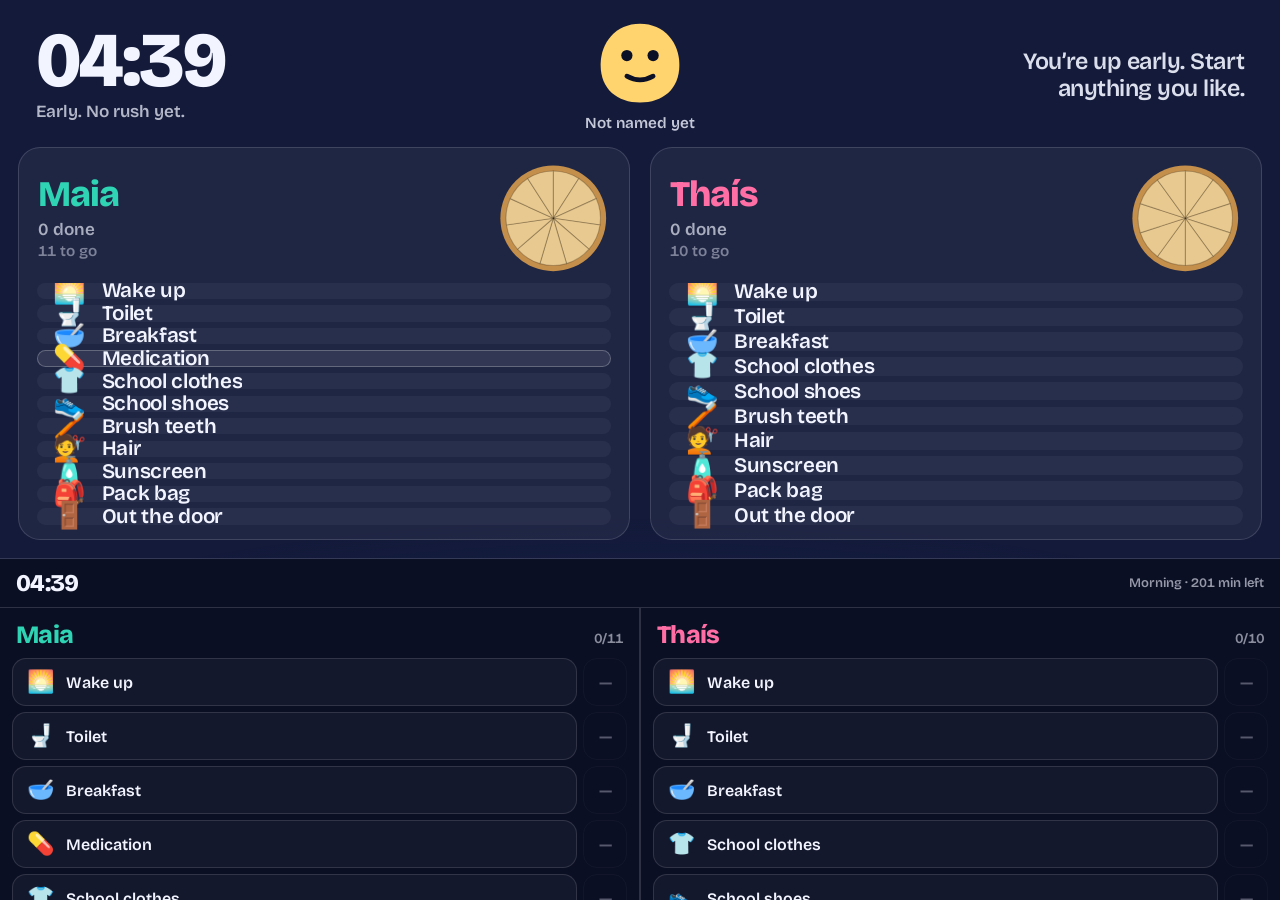
==== commit eb938903: "index.html" ====
--- a/index.html
+++ b/index.html
@@ -77,6 +77,10 @@
 .task.done{background:color-mix(in srgb,var(--kid) 20%,transparent);border-color:color-mix(in srgb,var(--kid) 45%,transparent)}
 .task.done .lbl{opacity:.5;text-decoration:line-through;text-decoration-thickness:2px}
 .task.done .ico{opacity:.55}
+.task.skip{background:rgba(255,255,255,.02);border-color:rgba(255,255,255,.10);border-style:dashed}
+.task.skip .lbl{opacity:.32}
+.task.skip .ico{opacity:.25;filter:grayscale(1)}
+.nottoday{margin-left:auto;font-size:clamp(11px,1.5vh,17px);font-weight:600;opacity:.35;white-space:nowrap}
 .task.med{border-color:rgba(255,255,255,.24);background:rgba(255,255,255,.085)}
 .task.med.due{animation:pulse 1.6s ease-in-out infinite}
 .task.med.done{animation:none}
@@ -103,6 +107,18 @@
 .btn.done{background:color-mix(in srgb,var(--kid) 26%,transparent);border-color:var(--kid)}
 .btn.done .lbl{opacity:.55;text-decoration:line-through}
 .btn:focus-visible{outline:3px solid var(--paper);outline-offset:2px}
+.btnrow{display:flex;gap:6px;align-items:stretch;flex:1 0 auto}
+.btnrow .btn{flex:1}
+.skipbtn{
+  flex:none;width:44px;border-radius:14px;border:1.5px solid rgba(255,255,255,.10);
+  background:transparent;color:var(--paper);opacity:.32;font:inherit;font-size:17px;
+  font-weight:600;cursor:pointer;transition:opacity .2s,background .2s;
+}
+.skipbtn:active{transform:scale(.95)}
+.btnrow.skip .btn{opacity:.35;border-style:dashed}
+.btnrow.skip .btn .lbl{text-decoration:none}
+.btnrow.skip .skipbtn{opacity:.85;background:rgba(255,255,255,.09)}
+.skipbtn:focus-visible{outline:3px solid var(--paper);outline-offset:2px}
 
 /* ---------- OVERLAYS ---------- */
 .veil{position:fixed;inset:0;z-index:50;display:none;place-items:center;text-align:center;padding:28px;background:rgba(8,11,30,.93);backdrop-filter:blur(7px)}
@@ -241,10 +257,10 @@
     tasks:[
       ["\u{1F392} Unpack bag","\u{1F96A} Lunchbox in kitchen","\u{1F455} Uniform in laundry","\u{1F45F} Shoes away",
        "\u{1F4D2} Homework on table","\u2709\uFE0F Notes to parents","\u{1F6C1} Bath or shower","\u{1F9F8} PJs on",
-       "\u{1F37D}\uFE0F Dinner","\u{1F9E9} Puzzle or reading","\u{1F6CF}\uFE0F Bedtime"],
+       "\u{1F37D}\uFE0F Dinner","\u{1FAA5} Brush teeth","\u{1F9E9} Puzzle or reading","\u{1F6CF}\uFE0F Bedtime"],
       ["\u{1F392} Unpack bag","\u{1F96A} Lunchbox in kitchen","\u{1F455} Uniform in laundry","\u{1F45F} Shoes away",
        "\u{1F4D2} Homework on table","\u2709\uFE0F Notes to parents","\u{1F6C1} Bath or shower","\u{1F9F8} PJs on",
-       "\u{1F37D}\uFE0F Dinner","\u{1F9E9} Puzzle or reading","\u{1F6CF}\uFE0F Bedtime"]
+       "\u{1F37D}\uFE0F Dinner","\u{1FAA5} Brush teeth","\u{1F9E9} Puzzle or reading","\u{1F6CF}\uFE0F Bedtime"]
     ]
   }
 };
@@ -281,11 +297,13 @@
 function blankDay(){
   return {date:todayKey(),
     done:{morning:[[],[]], evening:[[],[]]},
+    skipped:{morning:[[],[]], evening:[[],[]]},
     danced:{morning:[[],[]], evening:[[],[]]},
     mascot:null, won:{morning:false, evening:false}};
 }
 let day = store.get("sm.day3", null);
 if(!day || day.date!==todayKey()) { day = blankDay(); store.set("sm.day3",day); }
+if(!day.skipped) { day.skipped={morning:[[],[]], evening:[[],[]]}; store.set("sm.day3",day); }
 
 /* ============ SYNC ============ */
 let chan=null; try{chan=new BroadcastChannel("school-moanings");}catch(e){}
@@ -332,13 +350,20 @@
 }
 function tasksFor(k){ return board().tasks[k].map(parse); }
 function doneList(k){ return day.done[mode()][k]; }
+function skipList(k){ return day.skipped[mode()][k]; }
 function isDone(k,i){ return doneList(k).indexOf(i)>=0; }
-function countDone(k){ return doneList(k).filter(function(i){return i<board().tasks[k].length;}).length; }
-function allDone(k){ return countDone(k)===board().tasks[k].length; }
+function isSkipped(k,i){ return skipList(k).indexOf(i)>=0; }
+function total(k){ return board().tasks[k].length; }
+function countDone(k){ return doneList(k).filter(function(i){return i<total(k);}).length; }
+function countSkipped(k){ return skipList(k).filter(function(i){return i<total(k);}).length; }
+function countLeft(k){ return total(k)-countDone(k)-countSkipped(k); }
+/* Settled means dealt with, either done or ruled out for today. A day with no
+   homework should still be able to finish honestly. */
+function allDone(k){ return countLeft(k)===0; }
 function bothDone(){ return allDone(0)&&allDone(1); }
 function undoneLabels(k){
   return tasksFor(k).map(function(t,i){return {t:t,i:i};})
-    .filter(function(o){return !isDone(k,o.i);}).map(function(o){return o.t.lbl;});
+    .filter(function(o){return !isDone(k,o.i) && !isSkipped(k,o.i);}).map(function(o){return o.t.lbl;});
 }
 
 function shouldDance(k,i){
@@ -349,6 +374,7 @@
   return true;
 }
 function toggle(k,i){
+  const sk=skipList(k), sp=sk.indexOf(i); if(sp>=0) sk.splice(sp,1);
   const a=doneList(k), p=a.indexOf(i);
   if(p>=0)a.splice(p,1); else a.push(i);
   const fire=shouldDance(k,i);
@@ -356,6 +382,13 @@
   broadcast(fire?k:null);
   render(); checkMoments();
   if(fire) runDance(k);
+}
+
+function toggleSkip(k,i){
+  const d=doneList(k), dp=d.indexOf(i); if(dp>=0) d.splice(dp,1);
+  const sk=skipList(k), p=sk.indexOf(i);
+  if(p>=0) sk.splice(p,1); else sk.push(i);
+  store.set("sm.day3",day); broadcast(null); render(); checkMoments();
 }
 
 /* ============ SKY ============ */
@@ -377,23 +410,25 @@
 /* Aggregate progress lives here and nowhere else, so a finished pizza and a
    finished list can no longer be confused with one another. */
 function pizza(k){
-  const total=board().tasks[k].length, col=cfg.colours[k];
+  const n=total(k), col=cfg.colours[k];
   const cx=50, cy=50, R=42;
   const pt=function(a,r){return [cx+r*Math.cos(a*Math.PI/180), cy+r*Math.sin(a*Math.PI/180)];};
-  let out='<svg class="pie" viewBox="0 0 100 100" role="img" aria-label="'+countDone(k)+' of '+total+' done">';
+  let out='<svg class="pie" viewBox="0 0 100 100" role="img" aria-label="'+countDone(k)+' of '+n+' done">';
   out+='<circle cx="50" cy="50" r="47" fill="var(--crust)"/>';
-  for(let i=0;i<total;i++){
-    const a0=-90+i*360/total, a1=-90+(i+1)*360/total;
+  for(let i=0;i<n;i++){
+    const a0=-90+i*360/n, a1=-90+(i+1)*360/n;
     const p0=pt(a0,R), p1=pt(a1,R);
     const big=(a1-a0)>180?1:0;
-    const topped=isDone(k,i);
+    const topped=isDone(k,i), skipped=isSkipped(k,i);
     out+='<path d="M'+cx+' '+cy+' L'+p0[0].toFixed(2)+' '+p0[1].toFixed(2)+
          ' A'+R+' '+R+' 0 '+big+' 1 '+p1[0].toFixed(2)+' '+p1[1].toFixed(2)+' Z" fill="'+
-         (topped?col:"var(--dough)")+'" stroke="rgba(0,0,0,.22)" stroke-width="1"/>';
+         (topped?col:skipped?"rgba(255,255,255,.10)":"var(--dough)")+
+         '" stroke="rgba(0,0,0,.22)" stroke-width="1"'+
+         (skipped?' stroke-dasharray="2 2"':'')+'/>';
     if(topped){
       const mid=(a0+a1)/2;
-      [[0.52,3.1],[0.78,2.4],[0.66,2.0]].forEach(function(spec,n){
-        const off=(n-1)*(360/total)*0.22;
+      [[0.52,3.1],[0.78,2.4],[0.66,2.0]].forEach(function(spec,j){
+        const off=(j-1)*(360/n)*0.22;
         const tp=pt(mid+off, R*spec[0]);
         out+='<circle cx="'+tp[0].toFixed(2)+'" cy="'+tp[1].toFixed(2)+'" r="'+spec[1]+'" fill="rgba(0,0,0,.34)"/>';
       });
@@ -443,18 +478,20 @@
 }
 
 function laneHTML(k){
-  const ts=tasksFor(k), total=ts.length, done=countDone(k), left=total-done;
+  const ts=tasksFor(k), done=countDone(k), skip=countSkipped(k), left=countLeft(k);
   const medDue = nowMins()>=450 && nowMins()<mins(board().end);
   return '<div class="lane" style="--kid:'+cfg.colours[k]+'">'+
     '<div class="lane-head"><div>'+
       '<div class="kid-name">'+cfg.names[k]+'</div>'+
       '<div class="tally">'+done+' done</div>'+
-      '<div class="togo">'+(left===0?"all finished":left+" to go")+'</div>'+
+      '<div class="togo">'+(left===0?"all finished":left+" to go")+
+        (skip?' \u00b7 '+skip+' not today':'')+'</div>'+
     '</div>'+pizza(k)+'</div>'+
     '<div class="tasks">'+ts.map(function(t,i){
-      return '<div class="task'+(isDone(k,i)?" done":"")+(t.med?" med":"")+
+      return '<div class="task'+(isDone(k,i)?" done":"")+(isSkipped(k,i)?" skip":"")+(t.med?" med":"")+
         ((t.med&&medDue&&!isDone(k,i))?" due":"")+'">'+
-        '<div class="ico">'+t.ico+'</div><div class="lbl">'+t.lbl+'</div></div>';
+        '<div class="ico">'+t.ico+'</div><div class="lbl">'+t.lbl+'</div>'+
+        (isSkipped(k,i)?'<div class="nottoday">not today</div>':'')+'</div>';
     }).join("")+'</div></div>';
 }
 
@@ -468,8 +505,11 @@
       return '<div class="zone" style="--kid:'+cfg.colours[k]+'">'+
         '<div class="zone-head">'+cfg.names[k]+'<span>'+countDone(k)+'/'+ts.length+'</span></div>'+
         '<div class="btns">'+ts.map(function(t,i){
-          return '<button class="btn'+(isDone(k,i)?" done":"")+'" data-k="'+k+'" data-i="'+i+'">'+
-            '<span class="ico">'+t.ico+'</span><span class="lbl">'+t.lbl+'</span></button>';
+          return '<div class="btnrow'+(isSkipped(k,i)?" skip":"")+'">'+
+            '<button class="btn'+(isDone(k,i)?" done":"")+'" data-k="'+k+'" data-i="'+i+'">'+
+              '<span class="ico">'+t.ico+'</span><span class="lbl">'+t.lbl+'</span></button>'+
+            '<button class="skipbtn" data-sk="'+k+'" data-i="'+i+'" title="Not today">'+
+              (isSkipped(k,i)?"\u21ba":"\u2014")+'</button></div>';
         }).join("")+'</div></div>';
     }).join("")+'</div></div>';
 }
@@ -485,6 +525,9 @@
     '<div style="height:38%;border-top:1px solid var(--edge)">'+controlHTML()+'</div>';
   Array.prototype.forEach.call(app.querySelectorAll(".btn"),function(b){
     b.addEventListener("click",function(){ toggle(Number(b.dataset.k),Number(b.dataset.i)); });
+  });
+  Array.prototype.forEach.call(app.querySelectorAll(".skipbtn"),function(b){
+    b.addEventListener("click",function(){ toggleSkip(Number(b.dataset.sk),Number(b.dataset.i)); });
   });
 }
 
@@ -590,6 +633,7 @@
   ["morning","evening"].forEach(function(md){
     [0,1].forEach(function(k){
       day.done[md][k]=day.done[md][k].filter(function(i){return i<cfg[md].tasks[k].length;});
+      day.skipped[md][k]=day.skipped[md][k].filter(function(i){return i<cfg[md].tasks[k].length;});
     });
   });
   store.set("sm.day3",day); broadcast();
@@ -597,7 +641,7 @@
 document.getElementById("e-save").onclick=function(){saveEdit();veilEdit.classList.remove("on");render();};
 document.getElementById("e-close").onclick=function(){veilEdit.classList.remove("on");};
 document.getElementById("e-clear").onclick=function(){
-  day.done[mode()]=[[],[]]; day.danced[mode()]=[[],[]]; day.won[mode()]=false;
+  day.done[mode()]=[[],[]]; day.skipped[mode()]=[[],[]]; day.danced[mode()]=[[],[]]; day.won[mode()]=false;
   store.set("sm.day3",day); broadcast(); render();
   veilWin.classList.remove("on"); veilOut.classList.remove("on");
 };
